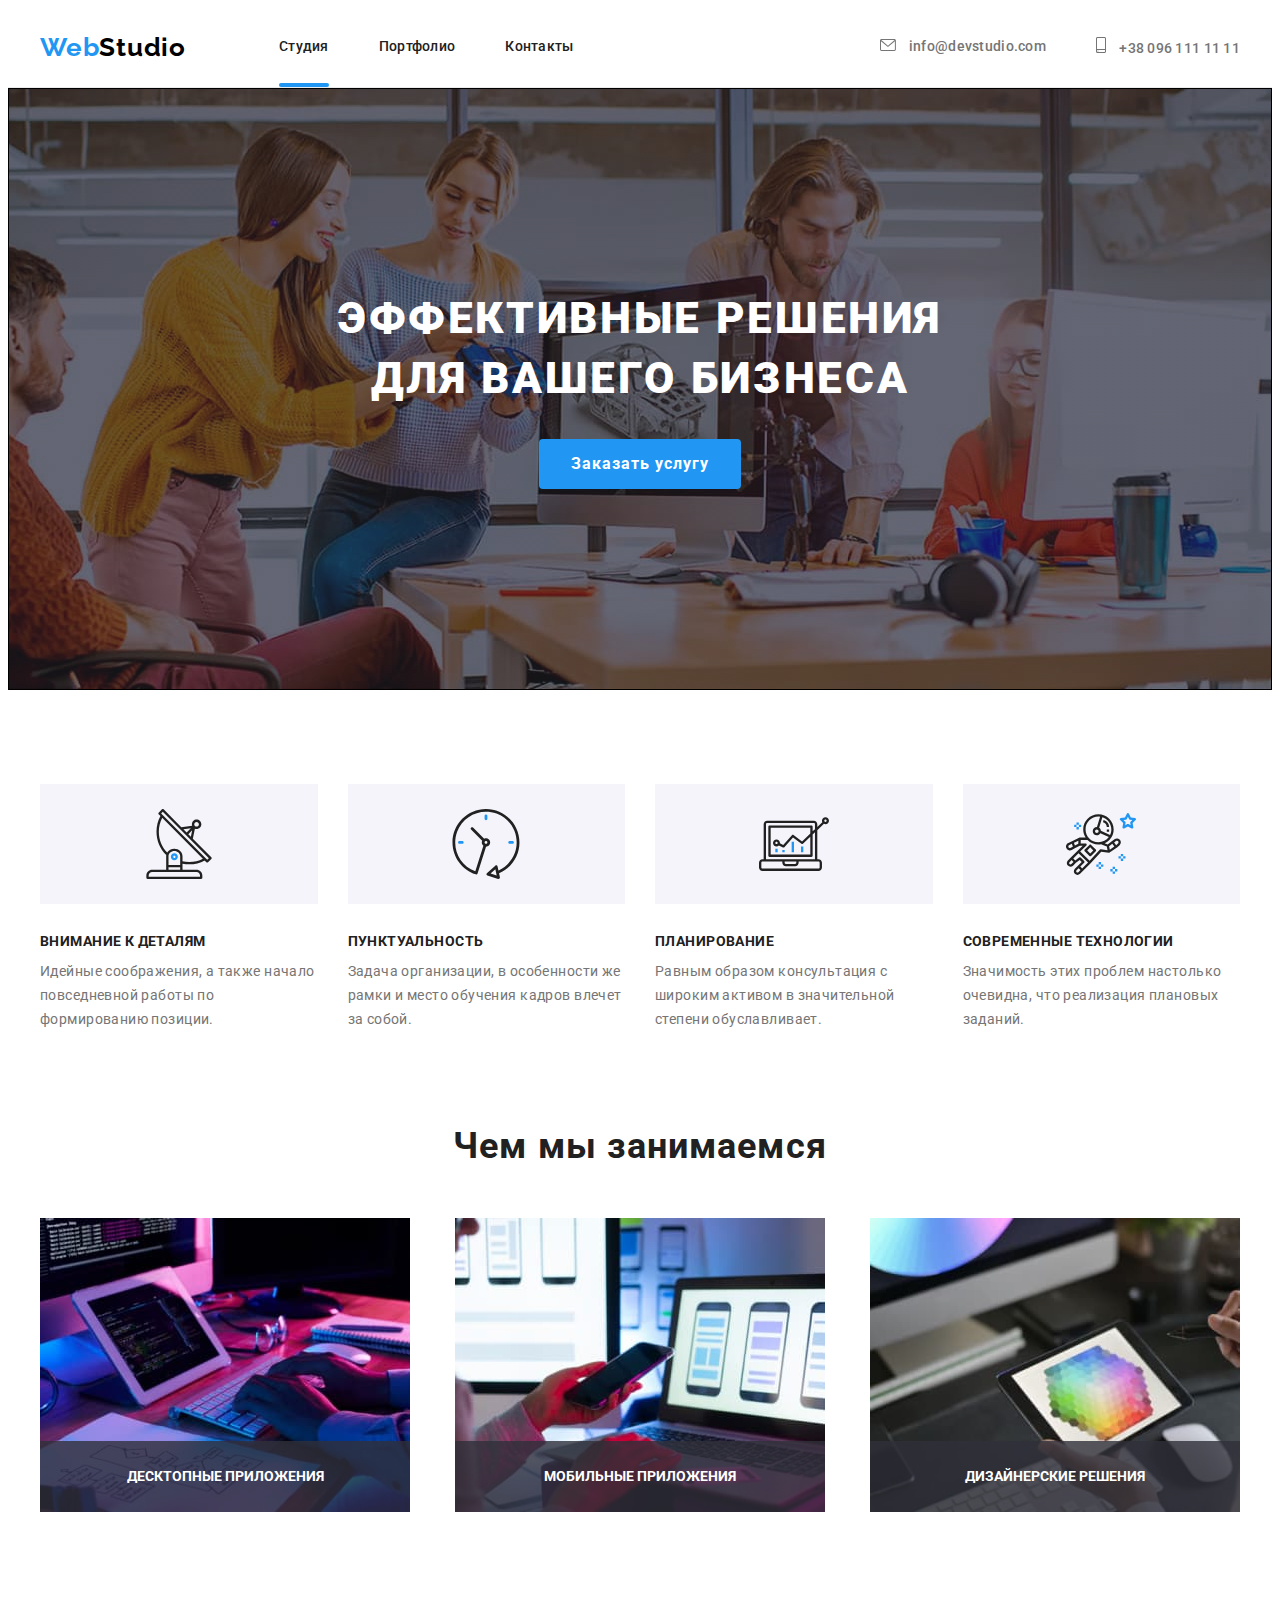
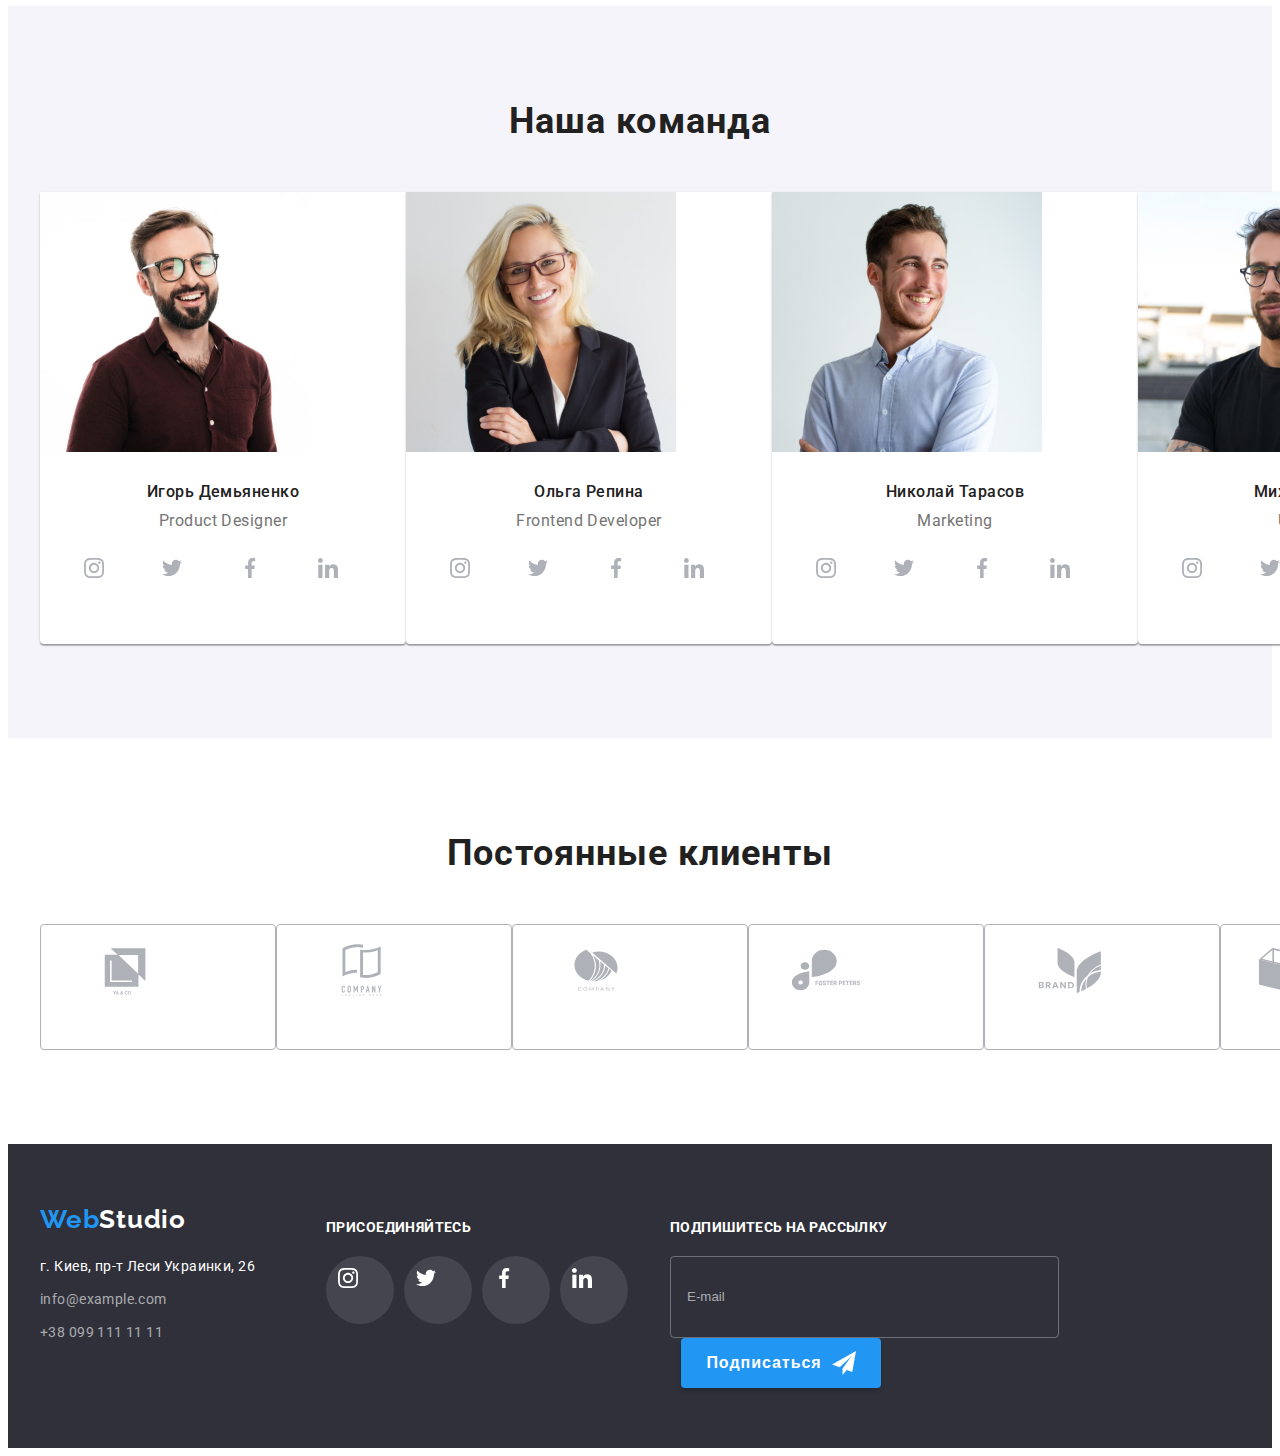
==== index.html @ d04ca428 "Creates repository" ====
<!DOCTYPE html>
<html lang="ru">
<head>
    <meta charset="UTF-8">
    <meta http-equiv="X-UA-Compatible" content="IE=edge">
    <meta name="viewport" content="width=device-width, initial-scale=1.0">
    <link href="https://fonts.googleapis.com/css2?family=Raleway:wght@700&family=Roboto:wght@400;500;700;900&display=swap"
        rel="stylesheet">
    <link rel="stylesheet" href="https://cdnjs.cloudflare.com/ajax/libs/modern-normalize/1.1.0/modern-normalize.min.css"
            integrity="sha512-wpPYUAdjBVSE4KJnH1VR1HeZfpl1ub8YT/NKx4PuQ5NmX2tKuGu6U/JRp5y+Y8XG2tV+wKQpNHVUX03MfMFn9Q=="
            crossorigin="anonymous" referrerpolicy="no-referrer" />
    <title>WebStudio main</title>
    <link rel="stylesheet" href="./css/styles.css">
</head>
<body>
<header>
    <div class="container page-header">
    <nav>
        <ul class="main-nav">
            <li><a class="logo" href="./index.html"><span class="part">Web</span>Studio</a></li>
            <li class="nav-item "><a class="nav-link current" href="./index.html">Студия</a></li>
            <li class="nav-item"><a class="nav-link" href="./portfolio.html">Портфолио</a></li>
            <li class="nav-item"><a class="nav-link" href="#">Контакты</a></li>
        </ul>
    </nav>
    <ul class="nav-contact">
        <li class="nav-contact-item"><a class="contact" href="mailto:info@devstudio.com">
            <svg class="mailto-icon" height="12px" width="16px" aria-hidden="true"> 
                <use href="./images/icons.svg#icon-envelope"> </use>
            </svg>
            info@devstudio.com</a></li>
        <li class="nav-contact-item"><a class="contact" href="tel:+380961111111">
            <svg class="phone-icon" height="16px" width="10px" aria-hidden="true">
                <use href="./images/icons.svg#icon-tphone"> </use>
            </svg>
            +38 096 111 11 11</a></li>
    </ul>
    </div>
</header>
<main>
       <!-- Герой -->
    <section class="hero">
        <div class="container">
        <h1 class="hero-title">Эффективные решения для вашего бизнеса</h1>
        <button class="hero-button" data-modal-open type="button">Заказать услугу</button>
        </div>
    </section>
    <!-- Наши преимущества -->
    <section class="features">
        <div class="container">
        <h2 class="title features-title visually-hidden">Преимущества</h2>
        <ul class="features-list">
            <li class="features-item">
                <div class="features-container">
                    <svg height="70px" width="70px" aria-hidden="true">
                        <use href="./images/icons.svg#icon-antenna"></use>
                    </svg>
                </div>
                <h3 class="title features-item-title">Внимание к деталям</h3>
                <p class="features-text">Идейные соображения, а также начало повседневной работы по формированию позиции.</p> </li>
            <li class="features-item">
                <div class="features-container">
                    <svg height="70px" width="70px" aria-hidden="true">
                        <use href="./images/icons.svg#icon-clock"></use>
                    </svg>
                </div>
                <h3 class="title features-item-title">Пунктуальность</h3>
                <p class="features-text">Задача организации, в особенности же рамки и место обучения кадров влечет за собой.</p> </li>
            <li class="features-item">
                <div class="features-container">
                    <svg height="70px" width="70px" aria-hidden="true">
                        <use href="./images/icons.svg#icon-diagram"></use>
                    </svg>
                </div>
                <h3 class="title features-item-title">Планирование</h3>
                <p class="features-text">Равным образом консультация с широким активом в значительной степени обуславливает.</p> </li>
            <li class="features-item">
                <div class="features-container">
                    <svg height="70px" width="70px" aria-hidden="true">
                        <use href="./images/icons.svg#icon-astronaut"></use>
                    </svg>
                </div>
                <h3 class="title features-item-title">Современные технологии</h3>
                <p class="features-text">Значимость этих проблем настолько очевидна, что реализация плановых заданий.</p> </li>
        </ul>
        </div>
    </section>
    <!-- Чем мы занимаемся -->
    <section>
        <div class="container">
        <h2 class="title cases-title">Чем мы занимаемся</h2>
        <ul class="cases-list">
            <li class="cases-item">
                <img class="picture" src="./images/box1-1.jpg" alt="Эффективное программирование" width="370">
                <h3 class="cases-text title">
                    Десктопные приложения

                </h3>
                </li>
            <li class="cases-item">
                <img class="picture" src="./images/box2-1.jpg" alt="Создание мобильных приложений" width="370">
                <h3 class="cases-text title">
                    Мобильные приложения

                </h3>
                </li>
            <li class="cases-item">
                <img class="picture" src="./images/box3-1.jpg" alt="Дизайн под заказчика" width="370">
                <h3 class="cases-text title">
                    Дизайнерские решения

                </h3>
                </li>
        </ul>
        </div>
    </section>

    <!-- Наша команда -->
    <section class="team">
        <div class="container">
        <h2 class="title team-title">Наша команда</h2>
        <ul class="team-list">
            
            <li class="team-card">
                <img class="picture" src="./images/photo1-1.jpg" alt="Фото Демьяненко" width="270">
                <div class="team-description">
                <h3 class="title team-name">Игорь Демьяненко</h3>
                <p class="team-position" lang="en">Product Designer</p>
                
                <ul class="team-description-socials">

                    <li class="socials-item">
                        <a class="socials-item-link" href="#"> 
                        <svg class="team-icon" height="20px" width="20px" aria-label="Ссылка на Instagram">
                            <use href="./images/icons.svg#icon-instagram"></use>
                        </svg>    
                        </a></li>
                    <li class="socials-item">
                        <a class="socials-item-link" href="#"> 
                        <svg class="team-icon" height="20px" width="20px"  aria-label="Ссылка на Twitter">
                            <use href="./images/icons.svg#icon-twitter"></use>
                        </svg>    
                        </a></li>
                    <li class="socials-item">
                        <a class="socials-item-link" href="#">
                        <svg class="team-icon" height="20px" width="20px"  aria-label="Ссылка на Facebook">
                            <use href="./images/icons.svg#icon-facebook"></use>
                        </svg>    
                        </a></li>
                    <li class="socials-item">
                        <a class="socials-item-link" href="#"> 
                        <svg class="team-icon" height="20px" width="20px"  aria-label="Ссылка на LinkedIn">
                            <use href="./images/icons.svg#icon-linkedin"></use>
                        </svg>    
                        </a></li>
                </ul>    
            </div>
            </li>
                                        
                <li class="team-card">
                <img class="picture" src="./images/photo2-1.jpg" alt="Фото Репиной" width="270">
                <div class="team-description">
                <h3 class="title team-name">Ольга Репина</h3>
                <p class="team-position" lang="en">Frontend Developer</p>
                
                <ul class="team-description-socials">
            
                <li class="socials-item">
                    <a class="socials-item-link" href="#">
                        <svg class="team-icon" height="20px" width="20px"  aria-label="Ссылка на Instagram">
                            <use href="./images/icons.svg#icon-instagram"></use>
                        </svg>
                    </a>
                </li>
                <li class="socials-item">
                    <a class="socials-item-link" href="#">
                        <svg class="team-icon" height="20px" width="20px"  aria-label="Ссылка на Twitter">
                            <use href="./images/icons.svg#icon-twitter"></use>
                        </svg>
                    </a>
                </li>
                <li class="socials-item">
                    <a class="socials-item-link" href="#">
                        <svg class="team-icon" height="20px" width="20px"  aria-label="Ссылка на Facebook">
                            <use href="./images/icons.svg#icon-facebook"></use>
                        </svg>
                    </a>
                </li>
                <li class="socials-item">
                    <a class="socials-item-link" href="#">
                        <svg class="team-icon" height="20px" width="20px"  aria-label="Ссылка на LinkedIn">
                            <use href="./images/icons.svg#icon-linkedin"></use>
                        </svg>
                    </a>
                </li>
                </ul>
            </div>
            </li>
                           
                <li class="team-card">
                <img class="picture" src="./images/photo3-1.jpg" alt="Фото Тарасова" width="270">
                <div class="team-description">
                <h3 class="title team-name">Николай Тарасов</h3>
                <p class="team-position" lang="en">Marketing</p>
                
                <ul class="team-description-socials">
            
                <li class="socials-item">
                    <a class="socials-item-link" href="#">
                        <svg class="team-icon" height="20px" width="20px"  aria-label="Ссылка на Instagram">
                            <use href="./images/icons.svg#icon-instagram"></use>
                        </svg>
                    </a>
                </li>
                <li class="socials-item">
                    <a class="socials-item-link" href="#">
                        <svg class="team-icon" height="20px" width="20px"  aria-label="Ссылка на Twitter">
                            <use href="./images/icons.svg#icon-twitter"></use>
                        </svg>
                    </a>
                </li>
                <li class="socials-item">
                    <a class="socials-item-link" href="#">
                        <svg class="team-icon" height="20px" width="20px"  aria-label="Ссылка на Facebook">
                            <use href="./images/icons.svg#icon-facebook"></use>
                        </svg>
                    </a>
                </li>
                <li class="socials-item">
                    <a class="socials-item-link" href="#">
                        <svg class="team-icon" height="20px" width="20px"  aria-label="Ссылка на LinkedIn">
                            <use href="./images/icons.svg#icon-linkedin"></use>
                        </svg>
                    </a>
                </li>
               </ul>
            </div>
            </li>
            
                <li class="team-card">
                <img class="picture" src="./images/photo4-1.jpg" alt="Фото Ермакова" width="270">
                <div class="team-description">
                <h3 class="title team-name">Михаил Ермаков</h3>
                <p class="team-position" lang="en">UI Designer</p>
            
                <ul class="team-description-socials">
                
                    <li class="socials-item">
                    <a class="socials-item-link" href="#">
                        <svg class="team-icon" height="20px" width="20px"  aria-label="Ссылка на Instagram">
                            <use href="./images/icons.svg#icon-instagram"></use>
                        </svg>
                    </a>
                </li>
                <li class="socials-item">
                    <a class="socials-item-link" href="#">
                        <svg class="team-icon" height="20px" width="20px"  aria-label="Ссылка на Twitter">
                            <use href="./images/icons.svg#icon-twitter"></use>
                        </svg>
                    </a>
                </li>
                <li class="socials-item">
                    <a class="socials-item-link" href="#">
                        <svg class="socials-icon team-icon" height="20px" width="20px"  aria-label="Ссылка на Facebook">
                            <use href="./images/icons.svg#icon-facebook"></use>
                        </svg>
                    </a>
                </li>
                <li class="socials-item">
                    <a class="socials-item-link" href="#">
                        <svg class="team-icon" height="20px" width="20px"  aria-label="Ссылка на LinkedIn">
                            <use href="./images/icons.svg#icon-linkedin"></use>
                        </svg>
                    </a>
                </li>
                </ul>
            </div>
            </li>
        </ul>
        </div>
    </section>

    <!-- Постоянные клиенты -->
    <section>
        <div class="container">
            <h2 class="title clients-title">Постоянные клиенты</h2>
            <ul class="clients-list">
                <li>
                    <a class="clients-link" href="#" >
                        <svg class="clients-icon" height="60px" width="106px"   aria-label="Компания 1">
                            <use href="./images/icons.svg#icon-Logo1"> </use>
                        </svg>
                    </a>
                </li>
                
                <li>
                    <a class="clients-link" href="#">
                        <svg class="clients-icon" height="60px" width="106px"  aria-label="Компания 2">
                            <use href="./images/icons.svg#icon-Logo2"> </use>
                        </svg>
                    </a>
                </li>

                <li>
                    <a class="clients-link" href="#" >
                        <svg class="clients-icon" height="60px" width="106px"  aria-label="Компания 3">
                            <use href="./images/icons.svg#icon-Logo3"> </use>
                        </svg>
                    </a>
                </li>

                <li>
                    <a class="clients-link" href="#" >
                        <svg class="clients-icon" height="60px" width="106px"  aria-label="Компания 4">
                            <use href="./images/icons.svg#icon-Logo4"> </use>
                        </svg>
                    </a>
                </li>

                <li>
                    <a class="clients-link" href="#" >
                        <svg class="clients-icon" height="60px" width="106px"  aria-label="Компания 5">
                            <use href="./images/icons.svg#icon-Logo5"> </use>
                        </svg>
                    </a>
                </li>

                <li>
                    <a class="clients-link" href="#" >
                        <svg class="clients-icon" height="60px" width="106px" aria-label="Компания 6">
                            <use href="./images/icons.svg#icon-Logo6"> </use>
                        </svg>
                    </a>
                </li>

            </ul>

        </div>

    </section>
</main>

<footer>
    <div class="container page-footer">
    <div class="footer-address">
        <a class="logo" href="./index.html"><span class="part">Web</span>Studio</a>
    <address>
        <p class="mail location">г. Киев, пр-т Леси Украинки, 26</p>
        <ul>
            <li class="footer-contact"><a class="contact mail" href="mailto:info@example.com">info@example.com</a></li>
            <li class="footer-contact"><a class=" contact mail" href="tel:+380991111111">+38 099 111 11 11</a></li>
        </ul>
    </address>
    </div>
    <div class="footer-socials">
        <p class="footer-socials-text">Присоединяйтесь</p>
        <ul class="footer-socials-list">
            <li class="socials-item">
                <a class="socials-item-link socials-background" href="#">
                <svg class="footer-socials-icon" height="20px" width="20px"  aria-label="Ссылка на Instagram">
                    <use href="./images/icons.svg#icon-instagram"></use>
                </svg>    
                </a></li>
            <li class="socials-item">
                <a class="socials-item-link socials-background" href="#">
                <svg class="footer-socials-icon" height="20px" width="20px"  aria-label="Ссылка на Twitter">
                    <use href="./images/icons.svg#icon-twitter"></use>
                </svg>    
                </a></li>
            <li class="socials-item">
                <a class="socials-item-link socials-background" href="#">
                <svg class="footer-socials-icon" height="20px" width="20px"  aria-label="Ссылка на Facebook">
                    <use href="./images/icons.svg#icon-facebook"></use>
                </svg>    
                </a></li>
            <li class="socials-item">
                <a class="socials-item-link socials-background" href="#">
                <svg class="footer-socials-icon" height="20px" width="20px"  aria-label="Ссылка на LinkedIn">
                    <use href="./images/icons.svg#icon-linkedin"></use>
                </svg>    
                </a></li>

        </ul>
    </div>
    <form class="footer-form">
        
        <div class="footer-form-item">
            <label for="user-email-subscribe">
            <span class="footer-socials-text">Подпишитесь на рассылку</span>  
            </label>
            <input type="email" 
            class="form-field footer-form-field" 
            name="user-email-subscribe" 
            id="user-email-subscribe"
            placeholder="E-mail"/>
                
            
            <button type="submit" class="form-button footer-button">
                Подписаться
                    <svg class="footer-button-icon" aria-hidden="true">
                        <use href="./images/icons.svg#icon-send"></use>
                    </svg>
            </button>
        </div>
    
    </form>
    </div>
</footer>

<!-- Modal Window -->
<div class="modal-backdrop is-hidden" data-modal>
    <div class="modal">
        <button type="button" class="modal-closing-button" data-modal-close>
            <svg class="closing-icon" height="18px" width="18px" aria-label="Закрыть окно">
                <use href="./images/icons.svg#icon-closing"></use>
            </svg>
        </button>
        <form>
            <div role="group" aria-labelledby="contact-details">
                <p class="form-title" id="contact-details">Оставьте свои данные, мы вам перезвоним</p>
            
                <div class="form-item">
                    <label class="form-text" for="user-name">Имя</label>
                    <input class="form-field" type="text" name="user-name" id="user-name" />
                    <svg class="input-icon" aria-hidden="true">
                        <use href="./images/icons.svg#icon-person"></use>
                    </svg>
                </div>
                <div class="form-item">
                    <label class="form-text" for="user-tel">Телефон</label>
                    <input class="form-field" type="tel" name="user-tel" id="user-tel" />
                    <svg class="input-icon" aria-hidden="true">
                        <use href="./images/icons.svg#icon-tel"></use>
                    </svg>
                </div>
                <div class="form-item">
                    <label class="form-text" for="user-mail">Почта</label>
                    <input class="form-field" type="email" name="user-mail" id="user-mail" />
                    <svg class="input-icon" aria-hidden="true">
                        <use href="./images/icons.svg#icon-email"></use>
                    </svg>
                </div>
                <div class="form-item">
                    <label class="form-text" for="comment">Комментарий</label>
                    <textarea class="form-field" name="comment" id="comment" rows="6" placeholder="Введите текст"></textarea>
                </div>
        </div>
                    <label class="checkbox-label" for="checkbox">
                        <span class="checkbox-control">
                            <input class="checkbox-field visually-hidden" type="checkbox" id="checkbox" name="agreement" value="true" />
                            <svg class="checkbox-icon">
                                <use href="./images/icons.svg#icon-checkbox"></use>
                            </svg>
                        </span>
                        <span class="checkbox-text">Соглашаюсь с рассылкой и принимаю</span><a href="#" class="checkbox-link">Условия договора</a>
                    </label>
                            
                <button type="submit" class="form-button">Отправить</button>
            </form>
    </div>
</div>

<!-- Opening modal window script -->
<script src="./js/modal.js"></script>
</body>
</html>
---- css/styles.css ----
:root {
    --text-color-primery: #757575;
    --title-text-color: #212121;
    --text-color-secondary: #ffffff;
    --text-address-color: rgba(255, 255, 255, .6);
    --logo-color: #000000;
    --closing-button-fill: #000000;
    --closing-button-border: rgba(0, 0, 0, .1);
    --text-placeholder: rgba(117, 117, 117, .5);
    --footer-input-border: rgba(255, 255, 255, .3);

    --accent-color: #2196f3;
    --accent-color-hover: #188ce8;
    --accent-color-overlay: rgba(33, 150, 243, .9);

    --background-header: #ffffff;
    --background-modal: #ffffff;
    --background-hero: #c4c4c4;
    --background-footer: #2f303a;
    --background-team-section: #f5f4fa;
    --background-filter-features: #f5f4fa;
    --background-card: #ffffff;
    --header-line: #ececec;
    --border-works-card-description: #eeeeee;
    --icon-color-primary: #afb1b8;
    --background-footer-icon: rgba(255, 255, 255, .1);
    --cases-overlay: rgba(47, 48, 58, 0.8);
    --background-overlay-modal: rgba(0, 0, 0, .2);
    --form-field-border: rgba(33, 33, 33, .2);


    --margin-card: 30px;

    --transition-timing-function: cubic-bezier(0.4, 0, 0.2, 1);
    
}

body {
    color: var(--text-color-primery);
    font-family: 'Roboto', sans-serif;}


ul {
    list-style: none;

    margin: 0;
    padding: 0;}

a {
    text-decoration: none;
    color: inherit;}

button {
    cursor: pointer;}

h1,h2,h3,h4,p {
    margin: 0 auto;}

.picture {
    display: block;
    max-width: 100%;
}

/* SECTIONS-CONTAINER */
section {
    padding: 94px 0;
}

.container {
    width: 1200px;
    margin: 0 auto;
    padding: 0 15px;
   
}

/* HEADER */


header {
    background-color: var(--background-header);
    font-weight: 500;
    font-size: 14px;
    line-height: 1.14;
    letter-spacing: 0.02em;

    padding: 24px 0;
    border-bottom: 1px solid var(--header-line);
    }

.container.page-header {
    display: flex;
    justify-content: space-between;
    }

.main-nav, .nav-contact {
    display: flex;
    align-items: center;
    }

.main-nav .logo {
    margin-right: 93px;}

.nav-item {
    display: flex;}
.nav-item:not(:last-child), 
.nav-contact-item:not(:last-child) {
    margin-right: 50px;}

.nav-link {
    color: var(--title-text-color);

    transition: color 250ms var(--transition-timing-function);
}

.nav-link:hover,
.nav-link:focus,
.current a {
    color: var(--accent-color);}

.current {
    position: relative;
}

.current::after {
   position: absolute;
   bottom: -32px;
   left: 0;

   display: block;
   content: '';
   width: 100%;
   height: 4px;
   background-color: var(--accent-color);
   border-radius: 4px; 
}

.mailto-icon {
    height: 12px; 
    width: 16px;
    margin-right: 10px;
    fill: currentColor;

    transition: fill 250ms var(--transition-timing-function);
}

.phone-icon {
    margin-right: 10px;
    fill: currentColor;
    text-align: center;

    transition: fill 250ms var(--transition-timing-function);
}

.contact {
    color: var(--text-color-primery);

    transition: color 250ms var(--transition-timing-function);
}

.contact:hover,
.contact:focus {
    color: var(--accent-color);
}
.contact:hover .mailto-icon, 
.contact:focus .mailto-icon,
.contact:hover .phone-icon,
.contact:focus .phone-icon {
    fill: var(--accent-color);}
 

.logo {
    color: var(--logo-color);
    font-family: 'Raleway', sans-serif;
    font-weight: 700;
    font-size: 26px;
    line-height: 1.19;
    letter-spacing: 0.03em;
}
.logo .part {
    color: var(--accent-color);
}


/* TITLES */
.title {
    color: var(--title-text-color);
    font-weight: 700;}

.features-title, 
.cases-title, 
.team-title, 
.works-title, 
.clients-title {
    font-size: 36px;
    line-height: 1.17;
    text-align: center;
    letter-spacing: 0.03em;

    margin-bottom: 50px;
}

.visually-hidden {
    position: absolute;
    width: 1px;
    height: 1px;
    margin: -1px;
    border: 0;
    padding: 0;

    white-space: nowrap;
    clip-path: inset(100%);
    clip: rect(0 0 0 0);
    overflow: hidden;}

/* HERO */

.hero {max-width: 100%;
    color: var(--text-color-secondary);
    background-color: var(--background-hero);
    border: 1px solid #000000;
    text-align: center;
    padding: 200px 0;

    background-image: linear-gradient(rgba(47, 48, 58, 0.4), rgba(47, 48, 58, 0.4)),
    url(../images/bg-team.jpg);
    max-width: 1600px;
    max-height: 600px;
    margin: 0 auto;
    background-repeat: no-repeat;
    background-position: center;
}

.hero-title {
    font-weight: 900;
    font-size: 44px;
    line-height: 1.36;
    text-transform: uppercase;
    letter-spacing: 0.06em;

    width: 696px;
    margin-bottom: 30px;
}

.hero-button {
    color: inherit;
    background-color: var(--accent-color);
    font-family: inherit;
    font-weight: 700;
    font-size: 16px;
    line-height: 1.88;
    letter-spacing: 0.06em;

    padding: 10px 32px;
    border: none;
    border-radius: 4px;

    transition: background-color 250ms var(--transition-timing-function);
}

.hero-button:hover,
.hero-button:focus {
    background-color: var(--accent-color-hover);
}

/* FEATURES */

.features {
    padding-bottom: 0;}

.features-list {
    display:flex;}

.features-container {
    display: flex;
    justify-content: center;
    align-items: center;
    height: 120px;
    background-color: var(--background-filter-features);
    
    margin-bottom: var(--margin-card);
   }

.features-item {
    flex-basis: calc((100% - (3 * var(--margin-card))) / 4);}

.features-item + .features-item {
    margin-left: var(--margin-card);}


.features-item-title {
    font-size: 14px;
    line-height: 1.14;
    text-transform: uppercase;
    letter-spacing: 0.03em;
    
    margin-bottom: 10px;
    }
       
.features-text {
    font-size: 14px;
    line-height: 1.71;
    letter-spacing: 0.03em;}


    /* CASES */

.cases-list {
    display: flex;
    justify-content: space-between;}

.cases-item {
    position: relative;
}

.cases-text {
    position: absolute;
    bottom: 0;
    left: 0;
    width: 100%;

    color: var(--text-color-secondary);
    text-align: center;
    font-size: 14px;
    line-height: 1.17;
    text-transform: uppercase;

    padding: 27px 0;
    background-color: var(--cases-overlay);
}


/* TEAM */
.team {
    background-color: var(--background-team-section);}

.team-list {
    display: flex;
    justify-content: space-between;}

.team-card {
    background-color: var(--background-card);
    border-radius: 0 0 4px 4px;
    box-shadow: 0px 1px 3px rgba(0, 0, 0, 0.12),
    0px 1px 1px rgba(0, 0, 0, 0.14),
    0px 2px 1px rgba(0, 0, 0, 0.2);
}

.team-description {
    padding: 30px 32px;}

.team-name {
    font-weight: 500;
    font-size: 16px;
    line-height: 1.19;
    text-align: center;
    letter-spacing: 0.03em;
    
    margin-bottom: 10px;}
    
.team-position {
    font-size: 16px;
    line-height: 1.19;
    text-align: center;
    letter-spacing: 0.03em;
    
    margin-bottom: 16px
    ;}

.team-description-socials {
    display: flex;
    justify-content: center;
    }


.socials-item + .socials-item {
    margin-left: 10px;}

.socials-item-link {
    display: block;
    height: 44px;
    width: 44px;
    padding: 12px;
    fill: var(--text-color-secondary);
    border-radius: 50%;

    transition: background-color 250ms var(--transition-timing-function)
    }

.socials-item-link:hover,
.socials-item-link:focus {
    background-color: var(--accent-color);
    }
 

.team-icon {
    fill: var(--icon-color-primary);
    transition: fill 250ms var(--transition-timing-function);
}

.socials-item-link:hover .team-icon,
.socials-item-link:focus .team-icon {
    fill: var(--text-color-secondary);}
 


/* CLIENTS */

.clients-list {
    display: flex;
    justify-content: space-between;
}

.clients-link {
    cursor: pointer;
    display: block;
    height: 92px;
    width: 170px;
    border: 1px solid var(--icon-color-primary);
    border-radius: 4px;
    padding: 16px 32px;

    transition: border 250ms var(--transition-timing-function)
}


.clients-link:hover, 
.clients-link:focus {
    border: 1px solid var(--accent-color);}

.clients-icon {
    fill: var(--icon-color-primary);
    transition: fill 250ms var(--transition-timing-function)
}

.clients-link:hover .clients-icon,
.clients-link:focus .clients-icon
 {
    fill: var(--accent-color);}


/* PORTFOLIO */

.filter-list {
    display: flex;
    justify-content: center;
    margin-bottom: 50px;
}

.filter-item:not(:last-of-type) {
    margin-right: 8px;}

.filter-button {
    color: var(--title-text-color);
    background-color: var(--background-filter-features);
    font-family: inherit;
    font-weight: 500;
    font-size: 16px;
    line-height: 1.62;
    text-align: center;
    letter-spacing: 0.03em;
    
    padding: 6px 22px;
    border: none;

    transition: color 250ms var(--transition-timing-function),  
    background-color 250ms var(--transition-timing-function), 
    border-radius 250ms var(--transition-timing-function), 
    box-shadow 250ms var(--transition-timing-function)
}

.filter-button:hover, 
.filter-button:focus {
    color: var(--text-color-secondary);
    background-color: var(--accent-color);
    border-radius: 4px;
    box-shadow: 0px 4px 4px rgba(0, 0, 0, 0.25);}

.works-card-list {
    display: flex;
    flex-wrap: wrap;
    margin-left: calc(-1 * var(--margin-card));
    margin-top: calc(-1 * var(--margin-card));
}
    
.works-card {
    background-color: var(--background-card);
    flex-basis: calc((100% - (2 * var(--margin-card))) / 3);
    margin-left: var(--margin-card);
    margin-top: var(--margin-card);

    transition: border 250ms var(--transition-timing-function),
    box-shadow 250ms var(--transition-timing-function);
}

.works-card-link:hover .works-card, 
.works-card-link:focus .works-card {
    border: none;
    box-shadow: 0px 1px 1px rgba(0, 0, 0, 0.12), 
    0px 4px 4px rgba(0, 0, 0, 0.06),
     1px 4px 6px rgba(0, 0, 0, 0.16);}

.works-card-thumb {
    position: relative;
    width: 370px;
    height: 294px;

    overflow: hidden;
}

.works-card-overlay {
    position: absolute;
    top: 0;
    left: 0;
    width: 100%;
    height: 100%;
    background-color: var(--accent-color-overlay);
    padding: 63px 24px;
    
    transform: translateY(100%);
    transition: transform 250ms var(--transition-timing-function);

}

.overlay-text {
    font-weight: inherit;
    font-size: 18px;
    line-height: 1.56;
    color: var(--text-color-secondary);
    
}

.works-card-link:hover .works-card-overlay,
.works-card-link:focus .works-card-overlay {
    transform: translateY(0);
    }


.card-description {
    padding: 20px 24px;
    border: 1px solid var(--border-works-card-description);
    border-top-width: 0;}

.works-card-title {
    font-size: 18px;
    line-height: 2;
    letter-spacing: 0.06em;
    
    margin-bottom: 4px;}

.works-card-text {
    font-size: 16px;
    line-height: 1.88;
    letter-spacing: 0.03em;
    }


/* FOOTER */

footer {
    background-color: var(--background-footer);
    font-size: 14px;
    line-height: 1.71;
    letter-spacing: 0.03em;
    
    padding: 60px 0;}

.page-footer {
    display: flex;
    color: var(--text-color-secondary);
}

.page-footer .logo {
    color: inherit;
    display: inline-block;
    margin-bottom: 20px;}

.footer-address {
    min-width: 216px;
}

.footer-socials {
    margin-left: 70px;
    margin-top: 12px;
}


.footer-socials-list {
    display: flex;
    justify-content: center;

}

.mail {color: var(--text-address-color);
    font-style: normal;
    
    margin-bottom: 9px;}

.location {
    color: inherit;}

.footer-contact {
    display: block;}
.footer-contact:not(:last-of-type) {
    margin-bottom: 9px;}

.footer-socials-icon {
    fill: var(--text-color-secondary);}

.socials-background {
    background-color: var(--background-footer-icon);
    border-radius: 50%;
}

.footer-form {
    width: 570px;
    margin-top: 12px;
    margin-left: auto;
}

.footer-form-item {
    position: relative;
}

.form-field.footer-form-field {
    margin: 0;
    width: 355px;
    height: 50px;
    padding: 15px 16px;
    border: 1px solid var(--footer-input-border);
    border-radius: 4px;
    background-color: inherit;
    color: var(--text-address-color);
}
.form-field.footer-form-field::placeholder {
    color: var(--text-address-color);
}


.footer-socials-text {
    display: inline-block;
    font-weight: 700;
    line-height: 1.14;
    text-transform: uppercase;
    
    margin-bottom: 20px;
}

.form-button.footer-button {
    display: inline-flex;
    justify-content: center;
    align-items: center;
    margin-left: 11px;
}

.footer-button-icon {
    display: inline-block;
    width: 24px;
    height: 24px;
    margin-left: 10px;
    
}

/* MODAL */

.modal-backdrop {
    position: fixed;
    top: 0;
    left: 0;
    bottom: 0;
    right: 0;
    background-color: var(--background-overlay-modal);

    opacity: 1;
    transition: opacity 250ms var(--transition-timing-function), 
    visibility 250ms var(--transition-timing-function);
    }

.modal-backdrop.is-hidden {
    opacity: 0;
    visibility: hidden;
    pointer-events: none;
    }

.modal {
    position: absolute;
    top: 50%;
    left: 50%;
    width: 530px;
    height: 600px;
    background-color: var(--background-modal);
    border-radius: 4px;
    padding: 40px;
    overflow-y: auto;

    transform: translate(-50%, -50%) scale(1);
    transition: transform 250ms var(--transition-timing-function);
    
  }

.modal-backdrop.is-hidden .modal {
    transform: translate(-50%, -50%) scale(.9);
    }

.modal-closing-button {
    position: absolute;
    top: 8px;
    right: 8px;
    height: 30px;
    width: 30px;
    border: 1px solid var(--closing-button-border);
    border-radius: 50%;
    padding: 5px;
    background-color: var(--background-modal);
}

.closing-icon {
    fill: var(--closing-button-fill);
    transition: fill 250ms var(--transition-timing-function);
}
.closing-icon:hover,
.closing-icon:focus {
    fill: var(--accent-color);
}

form {
    width: 100%;
    max-height: 100%;
    }

.form-item {
    position: relative;
    margin-bottom: 10px;
}

.form-title {
    color: var(--title-text-color);
    font-weight: 700;
    font-size: 20px;
    line-height: 1.15;
    text-align: center;
    letter-spacing: 0.03em;
    margin-bottom: 12px;
 } 

  .form-text {
    display: block;
    font-weight: inherit;
    font-size: 12px;
    line-height: 1.17;
    letter-spacing: 0.01em;
    margin-bottom: 4px;
 }

 .form-field {
    width: 100%;
    height: 40px;
    padding: 12px 16px 12px 42px;
    border: 1px solid var(--form-field-border);
    border-radius: 4px;
    color: inherit;
        
    transition: border 250ms var(--transition-timing-function);
}

.input-icon {
    position: absolute;
    bottom: 11px;
    left: 12px;
    width: 18px;
    height: 18px;

    transition: fill 250ms var(--transition-timing-function);
}

.form-field:focus {         
    outline: none;
    border: 1px solid var(--accent-color);
 }

.form-field:focus + .input-icon {
    fill: var(--accent-color);
}

 textarea.form-field {
    height: 120px;
    resize: none;
    padding: 12px 16px;
    margin-bottom: 20px;
 }

 textarea.form-field::placeholder {
    color: var(--text-placeholder);
    font-weight: inherit;
    font-size: 12px;
    line-height: 1.17;
    letter-spacing: 0.01em;
}

/* Checkbox */


.checkbox-field {
    -webkit-appearance: none;
    -ms-progress-appearance: none;
    appearance: none;
    position: absolute;
}

.checkbox-control {
    display: inline-flex;
    align-items: center;
    justify-content: center;
    width: 16px;
    height: 15px;
    border: 2px solid var(--title-text-color);
    border-radius: 2px;
    margin-right: 7px;
}

.checkbox-icon {
    display: none;
    flex-shrink: 0;
    width: 16px;
    height: 15px;
    background-color: var(--accent-color);
    fill: var(--text-color-secondary);
}

.checkbox-field:checked + .checkbox-icon {
    display: inline-block;
}

.checkbox:focus-within .checkbox-control {
    border-color: var(--accent-color);
}

.checkbox-label {
    display: flex;
    align-items: center;
    justify-content: center;
    margin-bottom: 30px;
        
    color: var(--text-color-primery);
    font-weight: inherit;
    font-size: 14px;
    line-height: 1.7;
    letter-spacing: 0.03em;
}

.checkbox-text {
    margin-right: 5px;
}

.checkbox-link {
    color: var(--accent-color);
    text-decoration: underline;
}

.form-button {
    display: block;
    width: 200px;
    height: 50px;
    margin: 0 auto;
    padding: 10px 0;

    color: var(--text-color-secondary);
    font-weight: 700;
    font-size: 16px;
    line-height: 1.87;
    letter-spacing: 0.06em;
    background-color: var(--accent-color);
    border: none;
    border-radius: 4px;
    box-shadow: 0px 4px 4px rgba(0, 0, 0, 0.15);

    transition: background-color 250ms var(--transition-timing-function);
}

.form-button:hover,
.form-button:focus {
    background-color: var(--accent-color-hover);
}
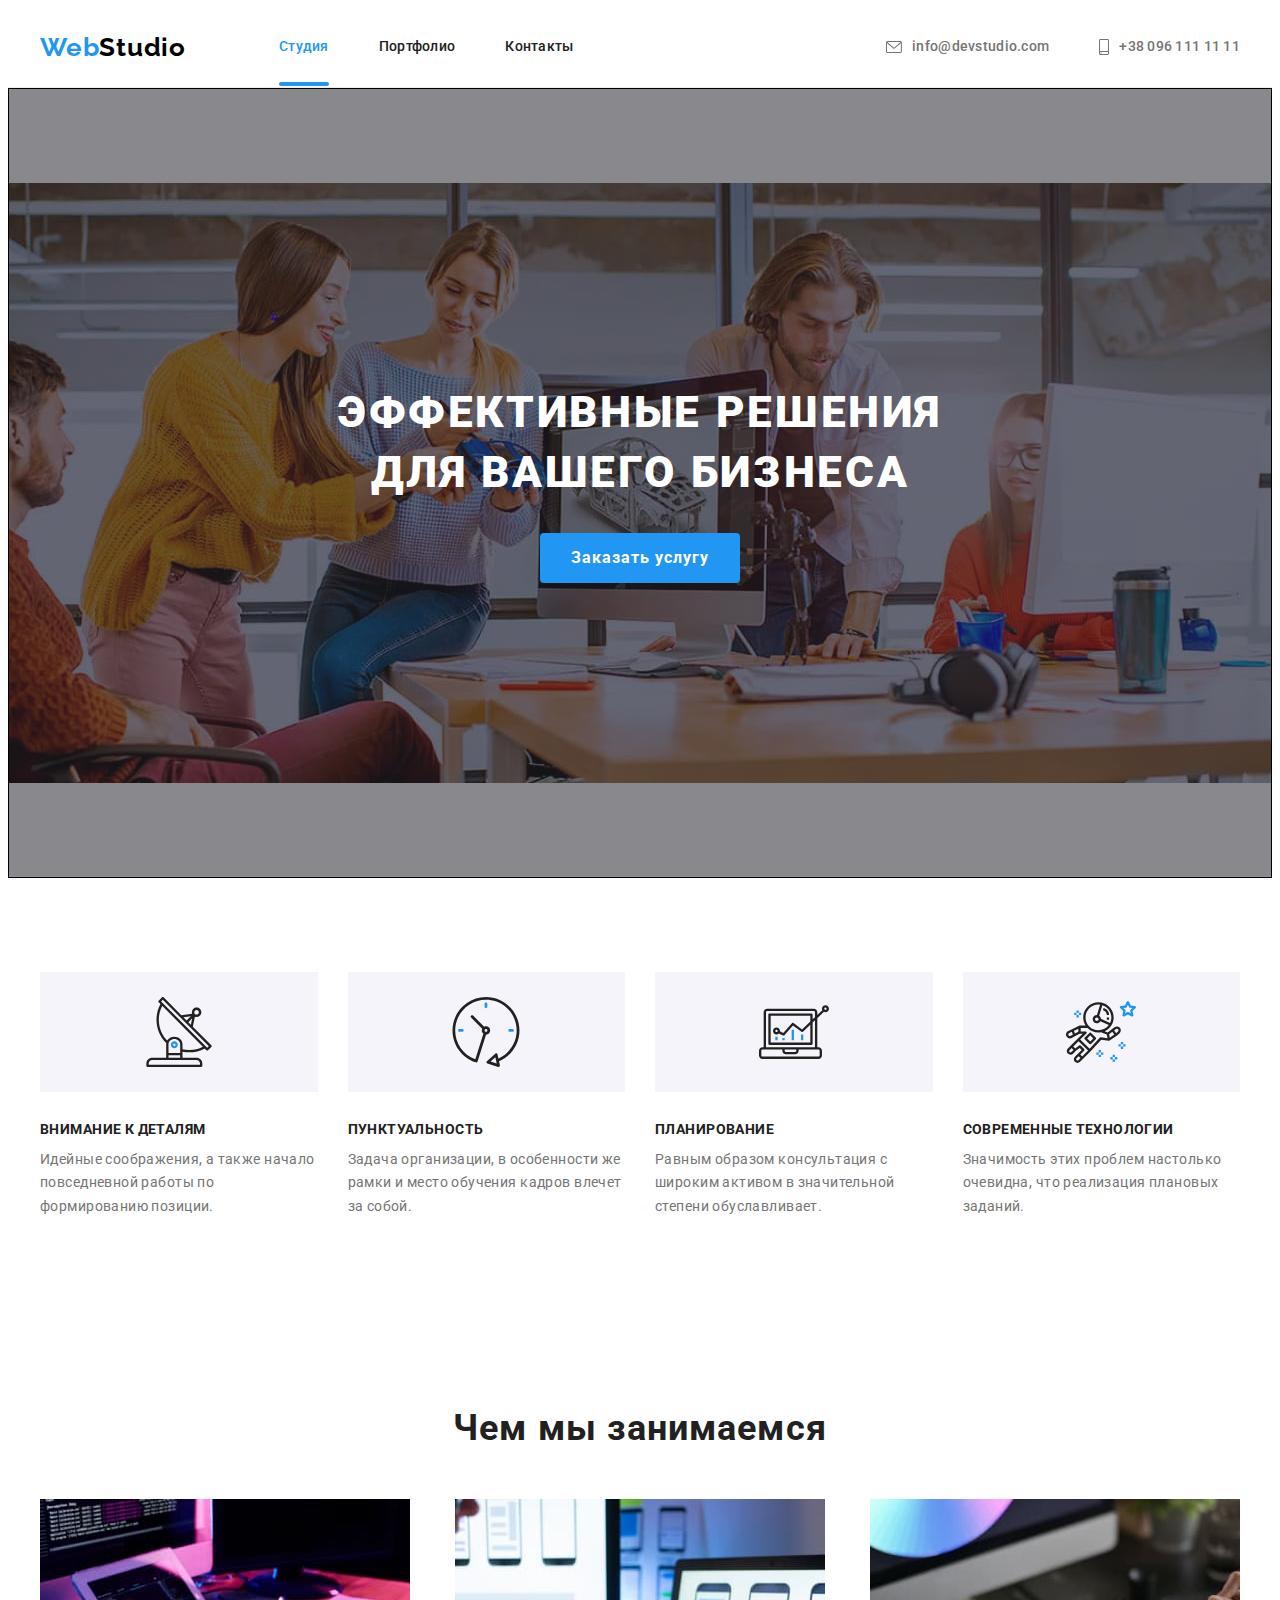
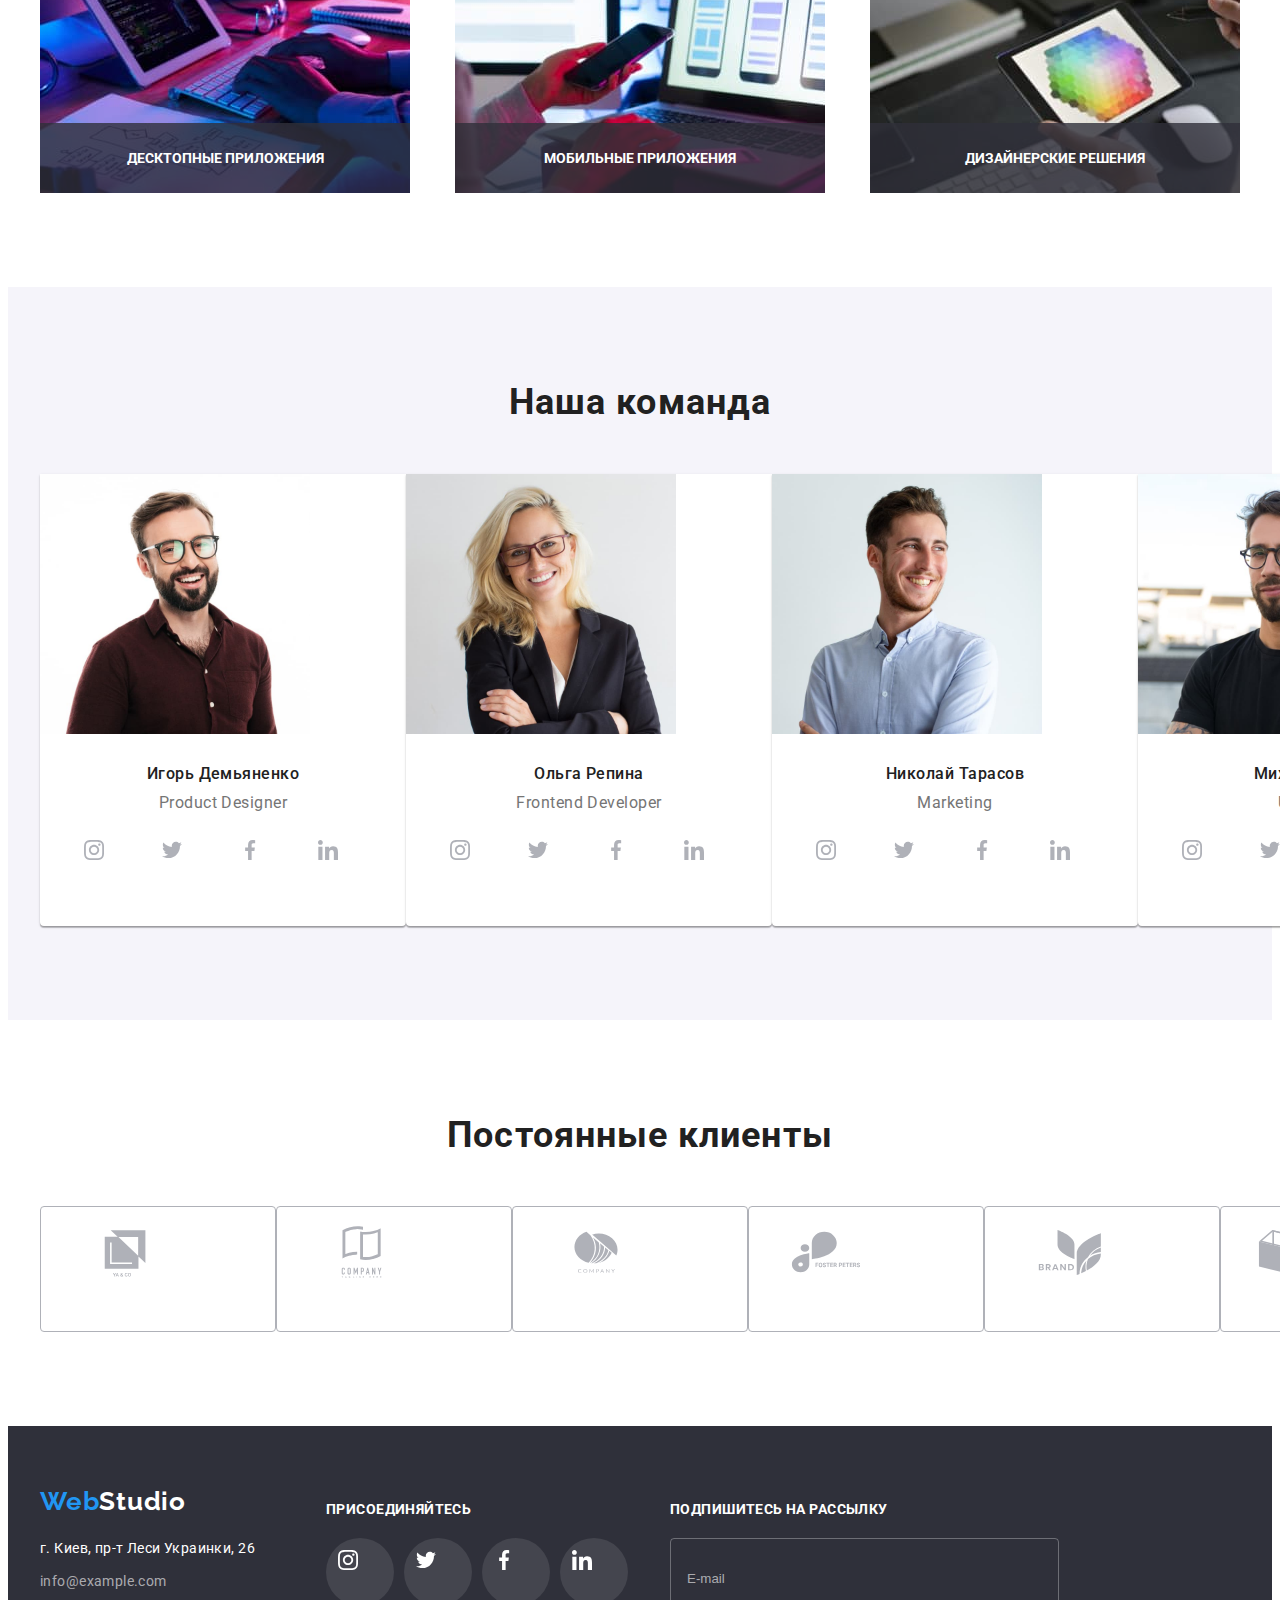
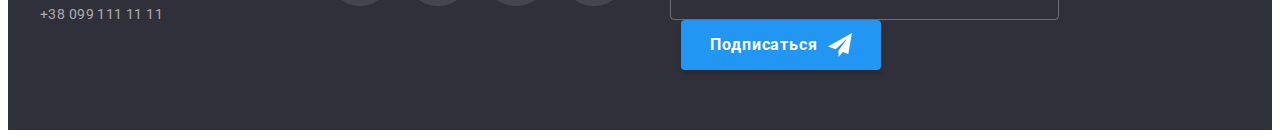
==== commit 52e6931f: "Adds BEM-classes through whole project" ====
--- a/index.html
+++ b/index.html
@@ -13,24 +13,26 @@
     <link rel="stylesheet" href="./css/styles.css">
 </head>
 <body>
-<header>
-    <div class="container page-header">
+<header class="page-header">
+    <div class="container page-header__container">
     <nav>
         <ul class="main-nav">
-            <li><a class="logo" href="./index.html"><span class="part">Web</span>Studio</a></li>
-            <li class="nav-item "><a class="nav-link current" href="./index.html">Студия</a></li>
-            <li class="nav-item"><a class="nav-link" href="./portfolio.html">Портфолио</a></li>
-            <li class="nav-item"><a class="nav-link" href="#">Контакты</a></li>
+            <li><a class="logo main-nav__logo" href="./index.html"><span class="logo__accent-part">Web</span>Studio</a></li>
+            <li class="main-nav__item"><a class="main-nav__link main-nav__link--current" href="./index.html">Студия</a></li>
+            <li class="main-nav__item"><a class="main-nav__link" href="./portfolio.html">Портфолио</a></li>
+            <li class="main-nav__item"><a class="main-nav__link" href="#">Контакты</a></li>
         </ul>
     </nav>
-    <ul class="nav-contact">
-        <li class="nav-contact-item"><a class="contact" href="mailto:info@devstudio.com">
-            <svg class="mailto-icon" height="12px" width="16px" aria-hidden="true"> 
+    <ul class="page-header__contacts">
+        <li class="page-header__contacts-item">
+            <a class="contact-link" href="mailto:info@devstudio.com">
+            <svg class="contact-link__icon" height="12px" width="16px" aria-hidden="true"> 
                 <use href="./images/icons.svg#icon-envelope"> </use>
             </svg>
             info@devstudio.com</a></li>
-        <li class="nav-contact-item"><a class="contact" href="tel:+380961111111">
-            <svg class="phone-icon" height="16px" width="10px" aria-hidden="true">
+        <li class="page-header__contacts-item">
+            <a class="contact-link" href="tel:+380961111111">
+            <svg class="contact-link__icon" height="16px" width="10px" aria-hidden="true">
                 <use href="./images/icons.svg#icon-tphone"> </use>
             </svg>
             +38 096 111 11 11</a></li>
@@ -41,74 +43,73 @@
        <!-- Герой -->
     <section class="hero">
         <div class="container">
-        <h1 class="hero-title">Эффективные решения для вашего бизнеса</h1>
-        <button class="hero-button" data-modal-open type="button">Заказать услугу</button>
+        <h1 class="hero__title">Эффективные решения для вашего бизнеса</h1>
+        <button class="button" data-modal-open type="button">Заказать услугу</button>
         </div>
     </section>
+    
     <!-- Наши преимущества -->
     <section class="features">
         <div class="container">
-        <h2 class="title features-title visually-hidden">Преимущества</h2>
+        <h2 class="visually-hidden">Преимущества</h2>
         <ul class="features-list">
-            <li class="features-item">
-                <div class="features-container">
+            <li class="features-list__item">
+                <div class="features-list__icon-container">
                     <svg height="70px" width="70px" aria-hidden="true">
                         <use href="./images/icons.svg#icon-antenna"></use>
                     </svg>
                 </div>
-                <h3 class="title features-item-title">Внимание к деталям</h3>
-                <p class="features-text">Идейные соображения, а также начало повседневной работы по формированию позиции.</p> </li>
-            <li class="features-item">
-                <div class="features-container">
+                <h3 class="title features-list__item-title">Внимание к деталям</h3>
+                <p class="features-list__text">Идейные соображения, а также начало повседневной работы по формированию позиции.</p> </li>
+            <li class="features-list__item">
+                <div class="features-list__icon-container">
                     <svg height="70px" width="70px" aria-hidden="true">
                         <use href="./images/icons.svg#icon-clock"></use>
                     </svg>
                 </div>
-                <h3 class="title features-item-title">Пунктуальность</h3>
-                <p class="features-text">Задача организации, в особенности же рамки и место обучения кадров влечет за собой.</p> </li>
-            <li class="features-item">
-                <div class="features-container">
+                <h3 class="title features-list__item-title">Пунктуальность</h3>
+                <p class="features-list__text">Задача организации, в особенности же рамки и место обучения кадров влечет за собой.</p> </li>
+            <li class="features-list__item">
+                <div class="features-list__icon-container">
                     <svg height="70px" width="70px" aria-hidden="true">
                         <use href="./images/icons.svg#icon-diagram"></use>
                     </svg>
                 </div>
-                <h3 class="title features-item-title">Планирование</h3>
-                <p class="features-text">Равным образом консультация с широким активом в значительной степени обуславливает.</p> </li>
-            <li class="features-item">
-                <div class="features-container">
+                <h3 class="title features-list__item-title">Планирование</h3>
+                <p class="features-list__text">Равным образом консультация с широким активом в значительной степени обуславливает.</p> </li>
+            <li class="features-list__item">
+                <div class="features-list__icon-container">
                     <svg height="70px" width="70px" aria-hidden="true">
                         <use href="./images/icons.svg#icon-astronaut"></use>
                     </svg>
                 </div>
-                <h3 class="title features-item-title">Современные технологии</h3>
-                <p class="features-text">Значимость этих проблем настолько очевидна, что реализация плановых заданий.</p> </li>
+                <h3 class="title features-list__item-title">Современные технологии</h3>
+                <p class="features-list__text">Значимость этих проблем настолько очевидна, что реализация плановых заданий.</p> </li>
         </ul>
         </div>
     </section>
+
     <!-- Чем мы занимаемся -->
-    <section>
+    <section class="cases">
         <div class="container">
-        <h2 class="title cases-title">Чем мы занимаемся</h2>
+        <h2 class="title cases__title">Чем мы занимаемся</h2>
         <ul class="cases-list">
-            <li class="cases-item">
+            <li class="cases-list__item">
                 <img class="picture" src="./images/box1-1.jpg" alt="Эффективное программирование" width="370">
-                <h3 class="cases-text title">
+                <h3 class="cases-list__title title">
                     Десктопные приложения
-
                 </h3>
                 </li>
-            <li class="cases-item">
+            <li class="cases-list__item">
                 <img class="picture" src="./images/box2-1.jpg" alt="Создание мобильных приложений" width="370">
-                <h3 class="cases-text title">
+                <h3 class="cases-list__title title">
                     Мобильные приложения
-
                 </h3>
                 </li>
-            <li class="cases-item">
+            <li class="cases-list__item">
                 <img class="picture" src="./images/box3-1.jpg" alt="Дизайн под заказчика" width="370">
-                <h3 class="cases-text title">
+                <h3 class="cases-list__title title">
                     Дизайнерские решения
-
                 </h3>
                 </li>
         </ul>
@@ -118,216 +119,223 @@
     <!-- Наша команда -->
     <section class="team">
         <div class="container">
-        <h2 class="title team-title">Наша команда</h2>
+        <h2 class="title team__title">Наша команда</h2>
         <ul class="team-list">
-            
-            <li class="team-card">
-                <img class="picture" src="./images/photo1-1.jpg" alt="Фото Демьяненко" width="270">
-                <div class="team-description">
-                <h3 class="title team-name">Игорь Демьяненко</h3>
-                <p class="team-position" lang="en">Product Designer</p>
-                
-                <ul class="team-description-socials">
-
-                    <li class="socials-item">
-                        <a class="socials-item-link" href="#"> 
-                        <svg class="team-icon" height="20px" width="20px" aria-label="Ссылка на Instagram">
-                            <use href="./images/icons.svg#icon-instagram"></use>
-                        </svg>    
-                        </a></li>
-                    <li class="socials-item">
-                        <a class="socials-item-link" href="#"> 
-                        <svg class="team-icon" height="20px" width="20px"  aria-label="Ссылка на Twitter">
-                            <use href="./images/icons.svg#icon-twitter"></use>
-                        </svg>    
-                        </a></li>
-                    <li class="socials-item">
-                        <a class="socials-item-link" href="#">
-                        <svg class="team-icon" height="20px" width="20px"  aria-label="Ссылка на Facebook">
-                            <use href="./images/icons.svg#icon-facebook"></use>
-                        </svg>    
-                        </a></li>
-                    <li class="socials-item">
-                        <a class="socials-item-link" href="#"> 
-                        <svg class="team-icon" height="20px" width="20px"  aria-label="Ссылка на LinkedIn">
-                            <use href="./images/icons.svg#icon-linkedin"></use>
-                        </svg>    
-                        </a></li>
-                </ul>    
-            </div>
+            <li>
+                <div class="agent-card">
+                     <img class="picture" src="./images/photo1-1.jpg" alt="Фото Демьяненко" width="270">
+                     <div class="agent-card__description">
+                         <h3 class="title agent-card__name">Игорь Демьяненко</h3>
+                         <p class="agent-card__position" lang="en">Product Designer</p>
+                     
+                         <ul class="socials">
+                             <li class="socials__item">         
+                                 <a class="socials__link" href="#">          
+                                 <svg class="socials__icon" height="20px" width="20px" aria-label="Ссылка на Instagram">
+                                     <use href="./images/icons.svg#icon-instagram"></use>
+                                 </svg>    
+                                 </a>
+                            </li>
+                             <li class="socials__item">
+                                 <a class="socials__link" href="#"> 
+                                 <svg class="socials__icon" height="20px" width="20px"  aria-label="Ссылка на Twitter">
+                                     <use href="./images/icons.svg#icon-twitter"></use>
+                                 </svg>    
+                                 </a>
+                            </li>
+                             <li class="socials__item">
+                                 <a class="socials__link" href="#">
+                                 <svg class="socials__icon" height="20px" width="20px"  aria-label="Ссылка на Facebook">
+                                     <use href="./images/icons.svg#icon-facebook"></use>
+                                 </svg>    
+                                 </a>
+                            </li>
+                             <li class="socials__item">
+                                 <a class="socials__link" href="#"> 
+                                 <svg class="socials__icon" height="20px" width="20px"  aria-label="Ссылка на LinkedIn">
+                                     <use href="./images/icons.svg#icon-linkedin"></use>
+                                 </svg>    
+                                 </a>
+                            </li>
+                         </ul> 
+                     </div>   
+                 </div>
             </li>
                                         
-                <li class="team-card">
-                <img class="picture" src="./images/photo2-1.jpg" alt="Фото Репиной" width="270">
-                <div class="team-description">
-                <h3 class="title team-name">Ольга Репина</h3>
-                <p class="team-position" lang="en">Frontend Developer</p>
+                <li>
+                     <div class="agent-card">
+                         <img class="picture" src="./images/photo2-1.jpg" alt="Фото Репиной" width="270">
+                         <div class="agent-card__description">
+                             <h3 class="title agent-card__name">Ольга Репина</h3>
+                             <p class="agent-card__position" lang="en">Frontend Developer</p>
                 
-                <ul class="team-description-socials">
-            
-                <li class="socials-item">
-                    <a class="socials-item-link" href="#">
-                        <svg class="team-icon" height="20px" width="20px"  aria-label="Ссылка на Instagram">
-                            <use href="./images/icons.svg#icon-instagram"></use>
-                        </svg>
-                    </a>
-                </li>
-                <li class="socials-item">
-                    <a class="socials-item-link" href="#">
-                        <svg class="team-icon" height="20px" width="20px"  aria-label="Ссылка на Twitter">
-                            <use href="./images/icons.svg#icon-twitter"></use>
-                        </svg>
-                    </a>
-                </li>
-                <li class="socials-item">
-                    <a class="socials-item-link" href="#">
-                        <svg class="team-icon" height="20px" width="20px"  aria-label="Ссылка на Facebook">
-                            <use href="./images/icons.svg#icon-facebook"></use>
-                        </svg>
-                    </a>
-                </li>
-                <li class="socials-item">
-                    <a class="socials-item-link" href="#">
-                        <svg class="team-icon" height="20px" width="20px"  aria-label="Ссылка на LinkedIn">
-                            <use href="./images/icons.svg#icon-linkedin"></use>
-                        </svg>
-                    </a>
-                </li>
-                </ul>
-            </div>
+                            <ul class="socials">
+                                <li class="socials__item">
+                                    <a class="socials__link" href="#">
+                                        <svg class="socials__icon" height="20px" width="20px" aria-label="Ссылка на Instagram">
+                                            <use href="./images/icons.svg#icon-instagram"></use>
+                                        </svg>
+                                    </a>
+                                </li>
+                                <li class="socials__item">
+                                    <a class="socials__link" href="#">
+                                        <svg class="socials__icon" height="20px" width="20px" aria-label="Ссылка на Twitter">
+                                            <use href="./images/icons.svg#icon-twitter"></use>
+                                        </svg>
+                                    </a>
+                                </li>
+                                <li class="socials__item">
+                                    <a class="socials__link" href="#">
+                                        <svg class="socials__icon" height="20px" width="20px" aria-label="Ссылка на Facebook">
+                                            <use href="./images/icons.svg#icon-facebook"></use>
+                                        </svg>
+                                    </a>
+                                </li>
+                                <li class="socials__item">
+                                    <a class="socials__link" href="#">
+                                        <svg class="socials__icon" height="20px" width="20px" aria-label="Ссылка на LinkedIn">
+                                            <use href="./images/icons.svg#icon-linkedin"></use>
+                                        </svg>
+                                    </a>
+                                </li>
+                            </ul>
+                         </div>
+                     </div>
             </li>
                            
                 <li class="team-card">
-                <img class="picture" src="./images/photo3-1.jpg" alt="Фото Тарасова" width="270">
-                <div class="team-description">
-                <h3 class="title team-name">Николай Тарасов</h3>
-                <p class="team-position" lang="en">Marketing</p>
+                    <div class="agent-card">
+                         <img class="picture" src="./images/photo3-1.jpg" alt="Фото Тарасова" width="270">
+                         <div class="agent-card__description">
+                             <h3 class="title agent-card__name">Николай Тарасов</h3>
+                             <p class="agent-card__position" lang="en">Marketing</p>
                 
-                <ul class="team-description-socials">
-            
-                <li class="socials-item">
-                    <a class="socials-item-link" href="#">
-                        <svg class="team-icon" height="20px" width="20px"  aria-label="Ссылка на Instagram">
-                            <use href="./images/icons.svg#icon-instagram"></use>
-                        </svg>
-                    </a>
-                </li>
-                <li class="socials-item">
-                    <a class="socials-item-link" href="#">
-                        <svg class="team-icon" height="20px" width="20px"  aria-label="Ссылка на Twitter">
-                            <use href="./images/icons.svg#icon-twitter"></use>
-                        </svg>
-                    </a>
-                </li>
-                <li class="socials-item">
-                    <a class="socials-item-link" href="#">
-                        <svg class="team-icon" height="20px" width="20px"  aria-label="Ссылка на Facebook">
-                            <use href="./images/icons.svg#icon-facebook"></use>
-                        </svg>
-                    </a>
-                </li>
-                <li class="socials-item">
-                    <a class="socials-item-link" href="#">
-                        <svg class="team-icon" height="20px" width="20px"  aria-label="Ссылка на LinkedIn">
-                            <use href="./images/icons.svg#icon-linkedin"></use>
-                        </svg>
-                    </a>
-                </li>
-               </ul>
-            </div>
+                            <ul class="socials">
+                                <li class="socials__item">
+                                    <a class="socials__link" href="#">
+                                        <svg class="socials__icon" height="20px" width="20px" aria-label="Ссылка на Instagram">
+                                            <use href="./images/icons.svg#icon-instagram"></use>
+                                        </svg>
+                                    </a>
+                                </li>
+                                <li class="socials__item">
+                                    <a class="socials__link" href="#">
+                                        <svg class="socials__icon" height="20px" width="20px" aria-label="Ссылка на Twitter">
+                                            <use href="./images/icons.svg#icon-twitter"></use>
+                                        </svg>
+                                    </a>
+                                </li>
+                                <li class="socials__item">
+                                    <a class="socials__link" href="#">
+                                        <svg class="socials__icon" height="20px" width="20px" aria-label="Ссылка на Facebook">
+                                            <use href="./images/icons.svg#icon-facebook"></use>
+                                        </svg>
+                                    </a>
+                                </li>
+                                <li class="socials__item">
+                                    <a class="socials__link" href="#">
+                                        <svg class="socials__icon" height="20px" width="20px" aria-label="Ссылка на LinkedIn">
+                                            <use href="./images/icons.svg#icon-linkedin"></use>
+                                        </svg>
+                                    </a>
+                                </li>
+                            </ul>
+                         </div>
+                    </div>
             </li>
             
                 <li class="team-card">
-                <img class="picture" src="./images/photo4-1.jpg" alt="Фото Ермакова" width="270">
-                <div class="team-description">
-                <h3 class="title team-name">Михаил Ермаков</h3>
-                <p class="team-position" lang="en">UI Designer</p>
+                     <div class="agent-card">
+                         <img class="picture" src="./images/photo4-1.jpg" alt="Фото Ермакова" width="270">
+                         <div class="agent-card__description">
+                             <h3 class="title agent-card__name">Михаил Ермаков</h3>
+                             <p class="agent-card__position" lang="en">UI Designer</p>
             
-                <ul class="team-description-socials">
+                            <ul class="socials">
+                                <li class="socials__item">
+                                    <a class="socials__link" href="#">
+                                        <svg class="socials__icon" height="20px" width="20px" aria-label="Ссылка на Instagram">
+                                            <use href="./images/icons.svg#icon-instagram"></use>
+                                        </svg>
+                                    </a>
+                                </li>
+                                <li class="socials__item">
+                                    <a class="socials__link" href="#">
+                                        <svg class="socials__icon" height="20px" width="20px" aria-label="Ссылка на Twitter">
+                                            <use href="./images/icons.svg#icon-twitter"></use>
+                                        </svg>
+                                    </a>
+                                </li>
+                                <li class="socials__item">
+                                    <a class="socials__link" href="#">
+                                        <svg class="socials__icon" height="20px" width="20px" aria-label="Ссылка на Facebook">
+                                            <use href="./images/icons.svg#icon-facebook"></use>
+                                        </svg>
+                                    </a>
+                                </li>
+                                <li class="socials__item">
+                                    <a class="socials__link" href="#">
+                                        <svg class="socials__icon" height="20px" width="20px" aria-label="Ссылка на LinkedIn">
+                                            <use href="./images/icons.svg#icon-linkedin"></use>
+                                        </svg>
+                                    </a>
+                                </li>
+                            </ul>
+                         </div>
+                     </div>
+            </li>
+        </ul>
+        </div>
+    </section>
+
+    <!-- Постоянные клиенты -->
+    <section class="clients">
+        <div class="container">
+            <h2 class="title clients__title">Постоянные клиенты</h2>
+            <ul class="brand-list">
+                <li>
+                    <a class="brand-list__link" href="#" >
+                        <svg class="brand-list__icon" height="60px" width="106px"   aria-label="Компания 1">
+                            <use href="./images/icons.svg#icon-Logo1"> </use>
+                        </svg>
+                    </a>
+                </li>
                 
-                    <li class="socials-item">
-                    <a class="socials-item-link" href="#">
-                        <svg class="team-icon" height="20px" width="20px"  aria-label="Ссылка на Instagram">
-                            <use href="./images/icons.svg#icon-instagram"></use>
-                        </svg>
-                    </a>
-                </li>
-                <li class="socials-item">
-                    <a class="socials-item-link" href="#">
-                        <svg class="team-icon" height="20px" width="20px"  aria-label="Ссылка на Twitter">
-                            <use href="./images/icons.svg#icon-twitter"></use>
-                        </svg>
-                    </a>
-                </li>
-                <li class="socials-item">
-                    <a class="socials-item-link" href="#">
-                        <svg class="socials-icon team-icon" height="20px" width="20px"  aria-label="Ссылка на Facebook">
-                            <use href="./images/icons.svg#icon-facebook"></use>
-                        </svg>
-                    </a>
-                </li>
-                <li class="socials-item">
-                    <a class="socials-item-link" href="#">
-                        <svg class="team-icon" height="20px" width="20px"  aria-label="Ссылка на LinkedIn">
-                            <use href="./images/icons.svg#icon-linkedin"></use>
-                        </svg>
-                    </a>
-                </li>
-                </ul>
-            </div>
-            </li>
-        </ul>
-        </div>
-    </section>
-
-    <!-- Постоянные клиенты -->
-    <section>
-        <div class="container">
-            <h2 class="title clients-title">Постоянные клиенты</h2>
-            <ul class="clients-list">
-                <li>
-                    <a class="clients-link" href="#" >
-                        <svg class="clients-icon" height="60px" width="106px"   aria-label="Компания 1">
-                            <use href="./images/icons.svg#icon-Logo1"> </use>
-                        </svg>
-                    </a>
-                </li>
-                
-                <li>
-                    <a class="clients-link" href="#">
-                        <svg class="clients-icon" height="60px" width="106px"  aria-label="Компания 2">
+                <li>
+                    <a class="brand-list__link" href="#">
+                        <svg class="brand-list__icon" height="60px" width="106px"  aria-label="Компания 2">
                             <use href="./images/icons.svg#icon-Logo2"> </use>
                         </svg>
                     </a>
                 </li>
 
                 <li>
-                    <a class="clients-link" href="#" >
-                        <svg class="clients-icon" height="60px" width="106px"  aria-label="Компания 3">
+                    <a class="brand-list__link" href="#" >
+                        <svg class="brand-list__icon" height="60px" width="106px"  aria-label="Компания 3">
                             <use href="./images/icons.svg#icon-Logo3"> </use>
                         </svg>
                     </a>
                 </li>
 
                 <li>
-                    <a class="clients-link" href="#" >
-                        <svg class="clients-icon" height="60px" width="106px"  aria-label="Компания 4">
+                    <a class="brand-list__link" href="#" >
+                        <svg class="brand-list__icon" height="60px" width="106px"  aria-label="Компания 4">
                             <use href="./images/icons.svg#icon-Logo4"> </use>
                         </svg>
                     </a>
                 </li>
 
                 <li>
-                    <a class="clients-link" href="#" >
-                        <svg class="clients-icon" height="60px" width="106px"  aria-label="Компания 5">
+                    <a class="brand-list__link" href="#" >
+                        <svg class="brand-list__icon" height="60px" width="106px"  aria-label="Компания 5">
                             <use href="./images/icons.svg#icon-Logo5"> </use>
                         </svg>
                     </a>
                 </li>
 
                 <li>
-                    <a class="clients-link" href="#" >
-                        <svg class="clients-icon" height="60px" width="106px" aria-label="Компания 6">
+                    <a class="brand-list__link" href="#" >
+                        <svg class="brand-list__icon" height="60px" width="106px" aria-label="Компания 6">
                             <use href="./images/icons.svg#icon-Logo6"> </use>
                         </svg>
                     </a>
@@ -340,64 +348,64 @@
     </section>
 </main>
 
-<footer>
-    <div class="container page-footer">
-    <div class="footer-address">
-        <a class="logo" href="./index.html"><span class="part">Web</span>Studio</a>
+<footer class="page-footer">
+    <div class="container page-footer__container">
+    <div class="page-footer__address">
+        <a class="logo page-footer__logo" href="./index.html"><span class="logo__accent-part">Web</span>Studio</a>
     <address>
-        <p class="mail location">г. Киев, пр-т Леси Украинки, 26</p>
+        <p class="page-footer__location">г. Киев, пр-т Леси Украинки, 26</p>
         <ul>
-            <li class="footer-contact"><a class="contact mail" href="mailto:info@example.com">info@example.com</a></li>
-            <li class="footer-contact"><a class=" contact mail" href="tel:+380991111111">+38 099 111 11 11</a></li>
+            <li class="page-footer__contact"><a class="contact-link page-footer__contact-link" href="mailto:info@example.com">info@example.com</a></li>
+            <li class="page-footer__contact"><a class=" contact-link page-footer__contact-link" href="tel:+380991111111">+38 099 111 11 11</a></li>
         </ul>
     </address>
     </div>
-    <div class="footer-socials">
-        <p class="footer-socials-text">Присоединяйтесь</p>
-        <ul class="footer-socials-list">
-            <li class="socials-item">
-                <a class="socials-item-link socials-background" href="#">
-                <svg class="footer-socials-icon" height="20px" width="20px"  aria-label="Ссылка на Instagram">
+    <div class="page-footer__socials">
+        <p class="page-footer__socials-title">Присоединяйтесь</p>
+        <ul class="socials">
+            <li class="socials__item">
+                <a class="socials__link socials__link--background" href="#">
+                <svg class="socials__icon--secondary-color" height="20px" width="20px"  aria-label="Ссылка на Instagram">
                     <use href="./images/icons.svg#icon-instagram"></use>
                 </svg>    
                 </a></li>
-            <li class="socials-item">
-                <a class="socials-item-link socials-background" href="#">
-                <svg class="footer-socials-icon" height="20px" width="20px"  aria-label="Ссылка на Twitter">
+            <li class="socials__item">
+                <a class="socials__link socials__link--background" href="#">
+                <svg class="socials__icon--secondary-color" height="20px" width="20px"  aria-label="Ссылка на Twitter">
                     <use href="./images/icons.svg#icon-twitter"></use>
                 </svg>    
                 </a></li>
-            <li class="socials-item">
-                <a class="socials-item-link socials-background" href="#">
-                <svg class="footer-socials-icon" height="20px" width="20px"  aria-label="Ссылка на Facebook">
+            <li class="socials__item">
+                <a class="socials__link socials__link--background" href="#">
+                <svg class="socials__icon--secondary-color" height="20px" width="20px"  aria-label="Ссылка на Facebook">
                     <use href="./images/icons.svg#icon-facebook"></use>
                 </svg>    
                 </a></li>
-            <li class="socials-item">
-                <a class="socials-item-link socials-background" href="#">
-                <svg class="footer-socials-icon" height="20px" width="20px"  aria-label="Ссылка на LinkedIn">
+            <li class="socials__item">
+                <a class="socials__link socials__link--background" href="#">
+                <svg class="socials__icon--secondary-color" height="20px" width="20px"  aria-label="Ссылка на LinkedIn">
                     <use href="./images/icons.svg#icon-linkedin"></use>
                 </svg>    
                 </a></li>
 
         </ul>
     </div>
-    <form class="footer-form">
+    <form class="submit-form">
         
-        <div class="footer-form-item">
+        <div class="submit-form__inner">
             <label for="user-email-subscribe">
-            <span class="footer-socials-text">Подпишитесь на рассылку</span>  
+            <span class="submit-form__title">Подпишитесь на рассылку</span>  
             </label>
             <input type="email" 
-            class="form-field footer-form-field" 
+            class="form-field submit-form__form-field" 
             name="user-email-subscribe" 
             id="user-email-subscribe"
             placeholder="E-mail"/>
                 
             
-            <button type="submit" class="form-button footer-button">
+            <button type="submit" class="button submit-form__button">
                 Подписаться
-                    <svg class="footer-button-icon" aria-hidden="true">
+                    <svg class="submit-form__button-icon" aria-hidden="true">
                         <use href="./images/icons.svg#icon-send"></use>
                     </svg>
             </button>
@@ -410,52 +418,52 @@
 <!-- Modal Window -->
 <div class="modal-backdrop is-hidden" data-modal>
     <div class="modal">
-        <button type="button" class="modal-closing-button" data-modal-close>
-            <svg class="closing-icon" height="18px" width="18px" aria-label="Закрыть окно">
+        <button type="button" class="closing-button" data-modal-close>
+            <svg class="closing-button__icon" height="18px" width="18px" aria-label="Закрыть окно">
                 <use href="./images/icons.svg#icon-closing"></use>
             </svg>
         </button>
-        <form>
+        <form class="contact-form">
             <div role="group" aria-labelledby="contact-details">
-                <p class="form-title" id="contact-details">Оставьте свои данные, мы вам перезвоним</p>
+                <p class="contact-form__title" id="contact-details">Оставьте свои данные, мы вам перезвоним</p>
             
-                <div class="form-item">
-                    <label class="form-text" for="user-name">Имя</label>
+                <div class="contact-form__inner">
+                    <label class="contact-form__label" for="user-name">Имя</label>
                     <input class="form-field" type="text" name="user-name" id="user-name" />
-                    <svg class="input-icon" aria-hidden="true">
+                    <svg class="contact-form__icon" aria-hidden="true">
                         <use href="./images/icons.svg#icon-person"></use>
                     </svg>
                 </div>
-                <div class="form-item">
-                    <label class="form-text" for="user-tel">Телефон</label>
+                <div class="contact-form__inner">
+                    <label class="contact-form__label" for="user-tel">Телефон</label>
                     <input class="form-field" type="tel" name="user-tel" id="user-tel" />
-                    <svg class="input-icon" aria-hidden="true">
+                    <svg class="contact-form__icon" aria-hidden="true">
                         <use href="./images/icons.svg#icon-tel"></use>
                     </svg>
                 </div>
-                <div class="form-item">
-                    <label class="form-text" for="user-mail">Почта</label>
+                <div class="contact-form__inner">
+                    <label class="contact-form__label" for="user-mail">Почта</label>
                     <input class="form-field" type="email" name="user-mail" id="user-mail" />
-                    <svg class="input-icon" aria-hidden="true">
+                    <svg class="contact-form__icon" aria-hidden="true">
                         <use href="./images/icons.svg#icon-email"></use>
                     </svg>
                 </div>
-                <div class="form-item">
-                    <label class="form-text" for="comment">Комментарий</label>
-                    <textarea class="form-field" name="comment" id="comment" rows="6" placeholder="Введите текст"></textarea>
-                </div>
-        </div>
-                    <label class="checkbox-label" for="checkbox">
-                        <span class="checkbox-control">
-                            <input class="checkbox-field visually-hidden" type="checkbox" id="checkbox" name="agreement" value="true" />
-                            <svg class="checkbox-icon">
+                <div class="contact-form__inner">
+                    <label class="contact-form__label" for="comment">Комментарий</label>
+                    <textarea class="form-field form-field--textarea-size" name="comment" id="comment" rows="6" placeholder="Введите текст"></textarea>
+                </div>
+        </div>
+                    <label class="checkbox" for="checkbox">
+                        <span class="checkbox__control">
+                            <input class="checkbox__field visually-hidden" type="checkbox" id="checkbox" name="agreement" value="true" />
+                            <svg class="checkbox__icon">
                                 <use href="./images/icons.svg#icon-checkbox"></use>
                             </svg>
                         </span>
-                        <span class="checkbox-text">Соглашаюсь с рассылкой и принимаю</span><a href="#" class="checkbox-link">Условия договора</a>
+                        <span class="checkbox__label">Соглашаюсь с рассылкой и принимаю</span><a href="#" class="checkbox__link">Условия договора</a>
                     </label>
                             
-                <button type="submit" class="form-button">Отправить</button>
+                <button type="submit" class="button button--modal-shadow">Отправить</button>
             </form>
     </div>
 </div>
--- a/css/styles.css
+++ b/css/styles.css
@@ -63,111 +63,12 @@
 }
 
 /* SECTIONS-CONTAINER */
-section {
-    padding: 94px 0;
-}
 
 .container {
     width: 1200px;
     margin: 0 auto;
-    padding: 0 15px;
-   
-}
-
-/* HEADER */
-
-
-header {
-    background-color: var(--background-header);
-    font-weight: 500;
-    font-size: 14px;
-    line-height: 1.14;
-    letter-spacing: 0.02em;
-
-    padding: 24px 0;
-    border-bottom: 1px solid var(--header-line);
-    }
-
-.container.page-header {
-    display: flex;
-    justify-content: space-between;
-    }
-
-.main-nav, .nav-contact {
-    display: flex;
-    align-items: center;
-    }
-
-.main-nav .logo {
-    margin-right: 93px;}
-
-.nav-item {
-    display: flex;}
-.nav-item:not(:last-child), 
-.nav-contact-item:not(:last-child) {
-    margin-right: 50px;}
-
-.nav-link {
-    color: var(--title-text-color);
-
-    transition: color 250ms var(--transition-timing-function);
-}
-
-.nav-link:hover,
-.nav-link:focus,
-.current a {
-    color: var(--accent-color);}
-
-.current {
-    position: relative;
-}
-
-.current::after {
-   position: absolute;
-   bottom: -32px;
-   left: 0;
-
-   display: block;
-   content: '';
-   width: 100%;
-   height: 4px;
-   background-color: var(--accent-color);
-   border-radius: 4px; 
-}
-
-.mailto-icon {
-    height: 12px; 
-    width: 16px;
-    margin-right: 10px;
-    fill: currentColor;
-
-    transition: fill 250ms var(--transition-timing-function);
-}
-
-.phone-icon {
-    margin-right: 10px;
-    fill: currentColor;
-    text-align: center;
-
-    transition: fill 250ms var(--transition-timing-function);
-}
-
-.contact {
-    color: var(--text-color-primery);
-
-    transition: color 250ms var(--transition-timing-function);
-}
-
-.contact:hover,
-.contact:focus {
-    color: var(--accent-color);
-}
-.contact:hover .mailto-icon, 
-.contact:focus .mailto-icon,
-.contact:hover .phone-icon,
-.contact:focus .phone-icon {
-    fill: var(--accent-color);}
- 
+    padding: 94px 15px;
+   }
 
 .logo {
     color: var(--logo-color);
@@ -177,21 +78,102 @@
     line-height: 1.19;
     letter-spacing: 0.03em;
 }
-.logo .part {
+
+.logo__accent-part {
     color: var(--accent-color);
 }
 
+/* HEADER */
+
+
+.page-header {
+    background-color: var(--background-header);
+    font-weight: 500;
+    font-size: 14px;
+    line-height: 1.14;
+    letter-spacing: 0.02em;
+
+    border-bottom: 1px solid var(--header-line);
+    }
+
+.page-header__container {
+    display: flex;
+    justify-content: space-between;
+    padding: 24px 0;
+    }
+
+.main-nav__logo {
+    margin-right: 93px;
+}
+
+.main-nav__link {
+    color: var(--title-text-color);
+
+    transition: color 250ms var(--transition-timing-function);
+}
+
+.main-nav__link:hover,
+.main-nav__link:focus,
+.main-nav__link--current {
+    color: var(--accent-color);
+}
+
+.main-nav__link--current {
+    position: relative;
+}
+
+.main-nav__link--current::after {
+    position: absolute;
+    bottom: -32px;
+    left: 0;
+
+    display: block;
+    content: '';
+    width: 100%;
+    height: 4px;
+    background-color: var(--accent-color);
+    border-radius: 4px;
+}
+
+.main-nav, 
+.page-header__contacts,
+.contact-link
+{   display: flex;
+    align-items: center;
+    }
+
+.main-nav__item:not(:last-child), 
+.page-header__contacts-item:not(:last-child) {
+    margin-right: 50px;
+} 
+
+.contact-link {
+    color: var(--text-color-primery);
+    font-style: normal;
+
+    transition: color 250ms var(--transition-timing-function);
+}
+
+.contact-link:hover,
+.contact-link:focus {
+    color: var(--accent-color);
+}
+
+.contact-link__icon {
+    fill: currentColor;
+    margin-right: 10px;
+}
+
 
 /* TITLES */
+
 .title {
     color: var(--title-text-color);
     font-weight: 700;}
-
-.features-title, 
-.cases-title, 
-.team-title, 
-.works-title, 
-.clients-title {
+ 
+.cases__title, 
+.team__title, 
+.clients__title {
     font-size: 36px;
     line-height: 1.17;
     text-align: center;
@@ -199,6 +181,8 @@
 
     margin-bottom: 50px;
 }
+
+/* ?????????????????? */
 
 .visually-hidden {
     position: absolute;
@@ -215,7 +199,8 @@
 
 /* HERO */
 
-.hero {max-width: 100%;
+.hero {
+    max-width: 100%;
     color: var(--text-color-secondary);
     background-color: var(--background-hero);
     border: 1px solid #000000;
@@ -231,7 +216,7 @@
     background-position: center;
 }
 
-.hero-title {
+.hero__title {
     font-weight: 900;
     font-size: 44px;
     line-height: 1.36;
@@ -242,8 +227,12 @@
     margin-bottom: 30px;
 }
 
-.hero-button {
-    color: inherit;
+.button {
+    display: block;
+    width: 200px;
+    height: 50px;
+
+    color: var(--text-color-secondary);
     background-color: var(--accent-color);
     font-family: inherit;
     font-weight: 700;
@@ -251,15 +240,16 @@
     line-height: 1.88;
     letter-spacing: 0.06em;
 
-    padding: 10px 32px;
+    margin: 0 auto;
+    padding: 10px 0;
     border: none;
     border-radius: 4px;
 
     transition: background-color 250ms var(--transition-timing-function);
 }
 
-.hero-button:hover,
-.hero-button:focus {
+.button:hover,
+.button:focus {
     background-color: var(--accent-color-hover);
 }
 
@@ -269,9 +259,17 @@
     padding-bottom: 0;}
 
 .features-list {
-    display:flex;}
-
-.features-container {
+    display: flex;}
+
+.features-list__item {
+    flex-basis: calc((100% - (3 * var(--margin-card))) / 4);
+}
+
+.features-list__item + .features-list__item {
+    margin-left: var(--margin-card);
+}
+
+.features-list__icon-container {
     display: flex;
     justify-content: center;
     align-items: center;
@@ -281,14 +279,7 @@
     margin-bottom: var(--margin-card);
    }
 
-.features-item {
-    flex-basis: calc((100% - (3 * var(--margin-card))) / 4);}
-
-.features-item + .features-item {
-    margin-left: var(--margin-card);}
-
-
-.features-item-title {
+.features-list__item-title {
     font-size: 14px;
     line-height: 1.14;
     text-transform: uppercase;
@@ -297,7 +288,7 @@
     margin-bottom: 10px;
     }
        
-.features-text {
+.features-list__text {
     font-size: 14px;
     line-height: 1.71;
     letter-spacing: 0.03em;}
@@ -309,11 +300,11 @@
     display: flex;
     justify-content: space-between;}
 
-.cases-item {
+.cases-list__item {
     position: relative;
 }
 
-.cases-text {
+.cases-list__title {
     position: absolute;
     bottom: 0;
     left: 0;
@@ -329,8 +320,8 @@
     background-color: var(--cases-overlay);
 }
 
-
 /* TEAM */
+
 .team {
     background-color: var(--background-team-section);}
 
@@ -338,7 +329,7 @@
     display: flex;
     justify-content: space-between;}
 
-.team-card {
+.agent-card {
     background-color: var(--background-card);
     border-radius: 0 0 4px 4px;
     box-shadow: 0px 1px 3px rgba(0, 0, 0, 0.12),
@@ -346,10 +337,10 @@
     0px 2px 1px rgba(0, 0, 0, 0.2);
 }
 
-.team-description {
+.agent-card__description {
     padding: 30px 32px;}
 
-.team-name {
+.agent-card__name {
     font-weight: 500;
     font-size: 16px;
     line-height: 1.19;
@@ -358,25 +349,25 @@
     
     margin-bottom: 10px;}
     
-.team-position {
+.agent-card__position {
     font-size: 16px;
     line-height: 1.19;
     text-align: center;
     letter-spacing: 0.03em;
     
-    margin-bottom: 16px
-    ;}
-
-.team-description-socials {
+    margin-bottom: 16px; 
+}
+
+.socials {
     display: flex;
     justify-content: center;
     }
 
-
-.socials-item + .socials-item {
-    margin-left: 10px;}
-
-.socials-item-link {
+.socials__item + .socials__item {
+    margin-left: 10px;
+}
+
+.socials__link {
     display: block;
     height: 44px;
     width: 44px;
@@ -387,31 +378,31 @@
     transition: background-color 250ms var(--transition-timing-function)
     }
 
-.socials-item-link:hover,
-.socials-item-link:focus {
+.socials__link:hover,
+.socials__link:focus {
     background-color: var(--accent-color);
     }
  
 
-.team-icon {
+.socials__icon {
     fill: var(--icon-color-primary);
     transition: fill 250ms var(--transition-timing-function);
 }
 
-.socials-item-link:hover .team-icon,
-.socials-item-link:focus .team-icon {
+.socials__link:hover .socials__icon,
+.socials__link:focus .socials__icon {
     fill: var(--text-color-secondary);}
  
 
 
 /* CLIENTS */
 
-.clients-list {
+.brand-list {
     display: flex;
     justify-content: space-between;
 }
 
-.clients-link {
+.brand-list__link {
     cursor: pointer;
     display: block;
     height: 92px;
@@ -424,33 +415,35 @@
 }
 
 
-.clients-link:hover, 
-.clients-link:focus {
+.brand-list__link:hover, 
+.brand-list__link:focus {
     border: 1px solid var(--accent-color);}
 
-.clients-icon {
+.brand-list__icon {
     fill: var(--icon-color-primary);
     transition: fill 250ms var(--transition-timing-function)
 }
 
-.clients-link:hover .clients-icon,
-.clients-link:focus .clients-icon
+.brand-list__link:hover .brand-list__icon,
+.brand-list__link:focus .brand-list__icon
  {
     fill: var(--accent-color);}
 
 
 /* PORTFOLIO */
 
+/* Filter-buttons */
+
 .filter-list {
     display: flex;
     justify-content: center;
     margin-bottom: 50px;
 }
 
-.filter-item:not(:last-of-type) {
+.filter-list__item:not(:last-of-type) {
     margin-right: 8px;}
 
-.filter-button {
+.filter-list__button {
     color: var(--title-text-color);
     background-color: var(--background-filter-features);
     font-family: inherit;
@@ -469,21 +462,23 @@
     box-shadow 250ms var(--transition-timing-function)
 }
 
-.filter-button:hover, 
-.filter-button:focus {
+.filter-list__button:hover, 
+.filter-list__button:focus {
     color: var(--text-color-secondary);
     background-color: var(--accent-color);
     border-radius: 4px;
     box-shadow: 0px 4px 4px rgba(0, 0, 0, 0.25);}
 
-.works-card-list {
+/* Product-Card */
+
+.grid {
     display: flex;
     flex-wrap: wrap;
     margin-left: calc(-1 * var(--margin-card));
     margin-top: calc(-1 * var(--margin-card));
 }
     
-.works-card {
+.product-card {
     background-color: var(--background-card);
     flex-basis: calc((100% - (2 * var(--margin-card))) / 3);
     margin-left: var(--margin-card);
@@ -493,14 +488,14 @@
     box-shadow 250ms var(--transition-timing-function);
 }
 
-.works-card-link:hover .works-card, 
-.works-card-link:focus .works-card {
+.product-card__link:hover .product-card, 
+.product-card__link:focus .product-card {
     border: none;
     box-shadow: 0px 1px 1px rgba(0, 0, 0, 0.12), 
     0px 4px 4px rgba(0, 0, 0, 0.06),
      1px 4px 6px rgba(0, 0, 0, 0.16);}
 
-.works-card-thumb {
+.product-card__thumb {
     position: relative;
     width: 370px;
     height: 294px;
@@ -508,7 +503,7 @@
     overflow: hidden;
 }
 
-.works-card-overlay {
+.product-card__overlay {
     position: absolute;
     top: 0;
     left: 0;
@@ -519,110 +514,316 @@
     
     transform: translateY(100%);
     transition: transform 250ms var(--transition-timing-function);
-
-}
-
-.overlay-text {
+}
+
+.product-card__details {
     font-weight: inherit;
     font-size: 18px;
     line-height: 1.56;
     color: var(--text-color-secondary);
-    
-}
-
-.works-card-link:hover .works-card-overlay,
-.works-card-link:focus .works-card-overlay {
+}
+
+.product-card__link:hover .product-card__overlay,
+.product-card__link:focus .product-card__overlay {
     transform: translateY(0);
     }
 
-
-.card-description {
+.product-card__caption {
     padding: 20px 24px;
     border: 1px solid var(--border-works-card-description);
     border-top-width: 0;}
 
-.works-card-title {
+.product-card__title {
     font-size: 18px;
     line-height: 2;
     letter-spacing: 0.06em;
     
     margin-bottom: 4px;}
 
-.works-card-text {
+.product-card__text {
     font-size: 16px;
     line-height: 1.88;
     letter-spacing: 0.03em;
     }
 
+ /* MODAL */
+
+ .modal-backdrop {
+     position: fixed;
+     top: 0;
+     left: 0;
+     bottom: 0;
+     right: 0;
+     background-color: var(--background-overlay-modal);
+
+     opacity: 1;
+     transition: opacity 250ms var(--transition-timing-function),
+    visibility 250ms var(--transition-timing-function);
+ }
+
+ .modal-backdrop.is-hidden {
+     opacity: 0;
+     visibility: hidden;
+     pointer-events: none;
+ }
+
+ .modal {
+     position: absolute;
+     top: 50%;
+     left: 50%;
+     width: 530px;
+     height: 600px;
+     background-color: var(--background-modal);
+     border-radius: 4px;
+     padding: 40px;
+     overflow-y: auto;
+
+     transform: translate(-50%, -50%) scale(1);
+     transition: transform 250ms var(--transition-timing-function);
+
+ }
+
+ .modal-backdrop.is-hidden .modal {
+     transform: translate(-50%, -50%) scale(.9);
+ }
+
+ .closing-button {
+     position: absolute;
+     top: 8px;
+     right: 8px;
+     height: 30px;
+     width: 30px;
+     border: 1px solid var(--closing-button-border);
+     border-radius: 50%;
+     padding: 5px;
+     background-color: var(--background-modal);
+ }
+
+ .closing-button__icon {
+     fill: var(--closing-button-fill);
+     transition: fill 250ms var(--transition-timing-function);
+ }
+
+ .closing-button__icon:hover,
+ .closing-button__icon:focus {
+     fill: var(--accent-color);
+ }
+
+ .contact-form {
+     width: 100%;
+     max-height: 100%;
+ }
+
+  .contact-form__title {
+     color: var(--title-text-color);
+     font-weight: 700;
+     font-size: 20px;
+     line-height: 1.15;
+     text-align: center;
+     letter-spacing: 0.03em;
+     margin-bottom: 12px;
+ }
+
+ .contact-form__inner {
+     position: relative;
+     margin-bottom: 10px;
+ }
+
+ .contact-form__label {
+     display: block;
+     font-weight: inherit;
+     font-size: 12px;
+     line-height: 1.17;
+     letter-spacing: 0.01em;
+     margin-bottom: 4px;
+ }
+
+ .form-field {
+     width: 100%;
+     height: 40px;
+     padding: 12px 16px 12px 42px;
+     border: 1px solid var(--form-field-border);
+     border-radius: 4px;
+     color: inherit;
+
+     transition: border 250ms var(--transition-timing-function);
+ }
+
+ .contact-form__icon {
+     position: absolute;
+     bottom: 11px;
+     left: 12px;
+     width: 18px;
+     height: 18px;
+
+     transition: fill 250ms var(--transition-timing-function);
+ }
+
+ .form-field:focus {
+     outline: none;
+     border: 1px solid var(--accent-color);
+ }
+
+ .form-field:focus + .contact-form__icon {
+     fill: var(--accent-color);
+ }
+
+ .form-field--textarea-size {
+     height: 120px;
+     resize: none;
+     padding: 12px 16px;
+     margin-bottom: 20px;
+ }
+
+ .form-field--textarea-size::placeholder {
+     color: var(--text-placeholder);
+     font-weight: inherit;
+     font-size: 12px;
+     line-height: 1.17;
+     letter-spacing: 0.01em;
+ }
+
+ .button--modal-shadow {
+    box-shadow: 0px 1px 3px rgba(0, 0, 0, 0.12), 0px 1px 1px rgba(0, 0, 0, 0.14), 0px 2px 1px rgba(0, 0, 0, 0.2);
+ }
+
+ /* Checkbox */
+
+.checkbox {
+    display: flex;
+    align-items: center;
+    justify-content: center;
+    margin-bottom: 30px;
+
+    color: var(--text-color-primery);
+    font-weight: inherit;
+    font-size: 14px;
+    line-height: 1.7;
+    letter-spacing: 0.03em;
+}
+
+.checkbox__control {
+    display: inline-flex;
+    align-items: center;
+    justify-content: center;
+    width: 16px;
+    height: 15px;
+    border: 2px solid var(--title-text-color);
+    border-radius: 2px;
+    margin-right: 7px;
+}
+
+ .checkbox__field {
+     -webkit-appearance: none;
+     -ms-progress-appearance: none;
+     appearance: none;
+     position: absolute;
+ }
+
+  .checkbox__icon {
+     display: none;
+     flex-shrink: 0;
+     width: 16px;
+     height: 15px;
+     background-color: var(--accent-color);
+     fill: var(--text-color-secondary);
+ }
+
+ .checkbox__field:checked + .checkbox__icon {
+     display: inline-block;
+ }
+
+ .checkbox:focus-within .checkbox__control {
+     border-color: var(--accent-color);
+ }
+
+  .checkbox__label {
+     margin-right: 5px;
+ }
+
+ .checkbox__link {
+     color: var(--accent-color);
+     text-decoration: underline;
+ }
 
 /* FOOTER */
 
-footer {
+.page-footer {
     background-color: var(--background-footer);
     font-size: 14px;
     line-height: 1.71;
     letter-spacing: 0.03em;
-    
-    padding: 60px 0;}
-
-.page-footer {
+    }
+
+.page-footer__container {
     display: flex;
     color: var(--text-color-secondary);
-}
-
-.page-footer .logo {
+    padding: 60px 0;
+}
+
+.page-footer__address {
+    min-width: 216px;
+}
+
+.page-footer__logo {
     color: inherit;
     display: inline-block;
     margin-bottom: 20px;}
 
-.footer-address {
-    min-width: 216px;
-}
-
-.footer-socials {
+.page-footer__location {
+    color: inherit;
+    font-style: normal;
+    margin-bottom: 9px;
+}
+
+.page-footer__contact {
+    display: block;
+}
+
+.page-footer__contact:not(:last-of-type) {
+    margin-bottom: 9px;
+}
+
+.page-footer__contact-link {
+    color: var(--text-address-color);
+}
+
+.page-footer__socials {
     margin-left: 70px;
     margin-top: 12px;
 }
 
-
-.footer-socials-list {
-    display: flex;
-    justify-content: center;
-
-}
-
-.mail {color: var(--text-address-color);
-    font-style: normal;
-    
-    margin-bottom: 9px;}
-
-.location {
-    color: inherit;}
-
-.footer-contact {
-    display: block;}
-.footer-contact:not(:last-of-type) {
-    margin-bottom: 9px;}
-
-.footer-socials-icon {
-    fill: var(--text-color-secondary);}
-
-.socials-background {
+.page-footer__socials-title,
+.submit-form__title {
+    display: inline-block;
+    font-weight: 700;
+    line-height: 1.14;
+    text-transform: uppercase;
+
+    margin-bottom: 20px;
+}
+
+.socials__link--background {
     background-color: var(--background-footer-icon);
     border-radius: 50%;
 }
 
-.footer-form {
+.socials__icon--secondary-color {
+    fill: var(--text-color-secondary);}
+
+/* Footer submit-form */
+
+.submit-form {
     width: 570px;
     margin-top: 12px;
     margin-left: auto;
 }
 
-.footer-form-item {
+.submit-form__inner {
     position: relative;
 }
 
-.form-field.footer-form-field {
+.submit-form__form-field {
     margin: 0;
     width: 355px;
     height: 50px;
@@ -632,252 +833,23 @@
     background-color: inherit;
     color: var(--text-address-color);
 }
-.form-field.footer-form-field::placeholder {
+.submit-form__form-field::placeholder {
     color: var(--text-address-color);
 }
 
-
-.footer-socials-text {
-    display: inline-block;
-    font-weight: 700;
-    line-height: 1.14;
-    text-transform: uppercase;
-    
-    margin-bottom: 20px;
-}
-
-.form-button.footer-button {
+.submit-form__button {
     display: inline-flex;
     justify-content: center;
     align-items: center;
     margin-left: 11px;
-}
-
-.footer-button-icon {
+
+    box-shadow: 0px 4px 4px rgba(0, 0, 0, 0.15);
+}
+
+.submit-form__button-icon {
     display: inline-block;
     width: 24px;
     height: 24px;
     margin-left: 10px;
-    
-}
-
-/* MODAL */
-
-.modal-backdrop {
-    position: fixed;
-    top: 0;
-    left: 0;
-    bottom: 0;
-    right: 0;
-    background-color: var(--background-overlay-modal);
-
-    opacity: 1;
-    transition: opacity 250ms var(--transition-timing-function), 
-    visibility 250ms var(--transition-timing-function);
-    }
-
-.modal-backdrop.is-hidden {
-    opacity: 0;
-    visibility: hidden;
-    pointer-events: none;
-    }
-
-.modal {
-    position: absolute;
-    top: 50%;
-    left: 50%;
-    width: 530px;
-    height: 600px;
-    background-color: var(--background-modal);
-    border-radius: 4px;
-    padding: 40px;
-    overflow-y: auto;
-
-    transform: translate(-50%, -50%) scale(1);
-    transition: transform 250ms var(--transition-timing-function);
-    
-  }
-
-.modal-backdrop.is-hidden .modal {
-    transform: translate(-50%, -50%) scale(.9);
-    }
-
-.modal-closing-button {
-    position: absolute;
-    top: 8px;
-    right: 8px;
-    height: 30px;
-    width: 30px;
-    border: 1px solid var(--closing-button-border);
-    border-radius: 50%;
-    padding: 5px;
-    background-color: var(--background-modal);
-}
-
-.closing-icon {
-    fill: var(--closing-button-fill);
-    transition: fill 250ms var(--transition-timing-function);
-}
-.closing-icon:hover,
-.closing-icon:focus {
-    fill: var(--accent-color);
-}
-
-form {
-    width: 100%;
-    max-height: 100%;
-    }
-
-.form-item {
-    position: relative;
-    margin-bottom: 10px;
-}
-
-.form-title {
-    color: var(--title-text-color);
-    font-weight: 700;
-    font-size: 20px;
-    line-height: 1.15;
-    text-align: center;
-    letter-spacing: 0.03em;
-    margin-bottom: 12px;
- } 
-
-  .form-text {
-    display: block;
-    font-weight: inherit;
-    font-size: 12px;
-    line-height: 1.17;
-    letter-spacing: 0.01em;
-    margin-bottom: 4px;
- }
-
- .form-field {
-    width: 100%;
-    height: 40px;
-    padding: 12px 16px 12px 42px;
-    border: 1px solid var(--form-field-border);
-    border-radius: 4px;
-    color: inherit;
-        
-    transition: border 250ms var(--transition-timing-function);
-}
-
-.input-icon {
-    position: absolute;
-    bottom: 11px;
-    left: 12px;
-    width: 18px;
-    height: 18px;
-
-    transition: fill 250ms var(--transition-timing-function);
-}
-
-.form-field:focus {         
-    outline: none;
-    border: 1px solid var(--accent-color);
- }
-
-.form-field:focus + .input-icon {
-    fill: var(--accent-color);
-}
-
- textarea.form-field {
-    height: 120px;
-    resize: none;
-    padding: 12px 16px;
-    margin-bottom: 20px;
- }
-
- textarea.form-field::placeholder {
-    color: var(--text-placeholder);
-    font-weight: inherit;
-    font-size: 12px;
-    line-height: 1.17;
-    letter-spacing: 0.01em;
-}
-
-/* Checkbox */
-
-
-.checkbox-field {
-    -webkit-appearance: none;
-    -ms-progress-appearance: none;
-    appearance: none;
-    position: absolute;
-}
-
-.checkbox-control {
-    display: inline-flex;
-    align-items: center;
-    justify-content: center;
-    width: 16px;
-    height: 15px;
-    border: 2px solid var(--title-text-color);
-    border-radius: 2px;
-    margin-right: 7px;
-}
-
-.checkbox-icon {
-    display: none;
-    flex-shrink: 0;
-    width: 16px;
-    height: 15px;
-    background-color: var(--accent-color);
-    fill: var(--text-color-secondary);
-}
-
-.checkbox-field:checked + .checkbox-icon {
-    display: inline-block;
-}
-
-.checkbox:focus-within .checkbox-control {
-    border-color: var(--accent-color);
-}
-
-.checkbox-label {
-    display: flex;
-    align-items: center;
-    justify-content: center;
-    margin-bottom: 30px;
-        
-    color: var(--text-color-primery);
-    font-weight: inherit;
-    font-size: 14px;
-    line-height: 1.7;
-    letter-spacing: 0.03em;
-}
-
-.checkbox-text {
-    margin-right: 5px;
-}
-
-.checkbox-link {
-    color: var(--accent-color);
-    text-decoration: underline;
-}
-
-.form-button {
-    display: block;
-    width: 200px;
-    height: 50px;
-    margin: 0 auto;
-    padding: 10px 0;
-
-    color: var(--text-color-secondary);
-    font-weight: 700;
-    font-size: 16px;
-    line-height: 1.87;
-    letter-spacing: 0.06em;
-    background-color: var(--accent-color);
-    border: none;
-    border-radius: 4px;
-    box-shadow: 0px 4px 4px rgba(0, 0, 0, 0.15);
-
-    transition: background-color 250ms var(--transition-timing-function);
-}
-
-.form-button:hover,
-.form-button:focus {
-    background-color: var(--accent-color-hover);
-}
+
+}
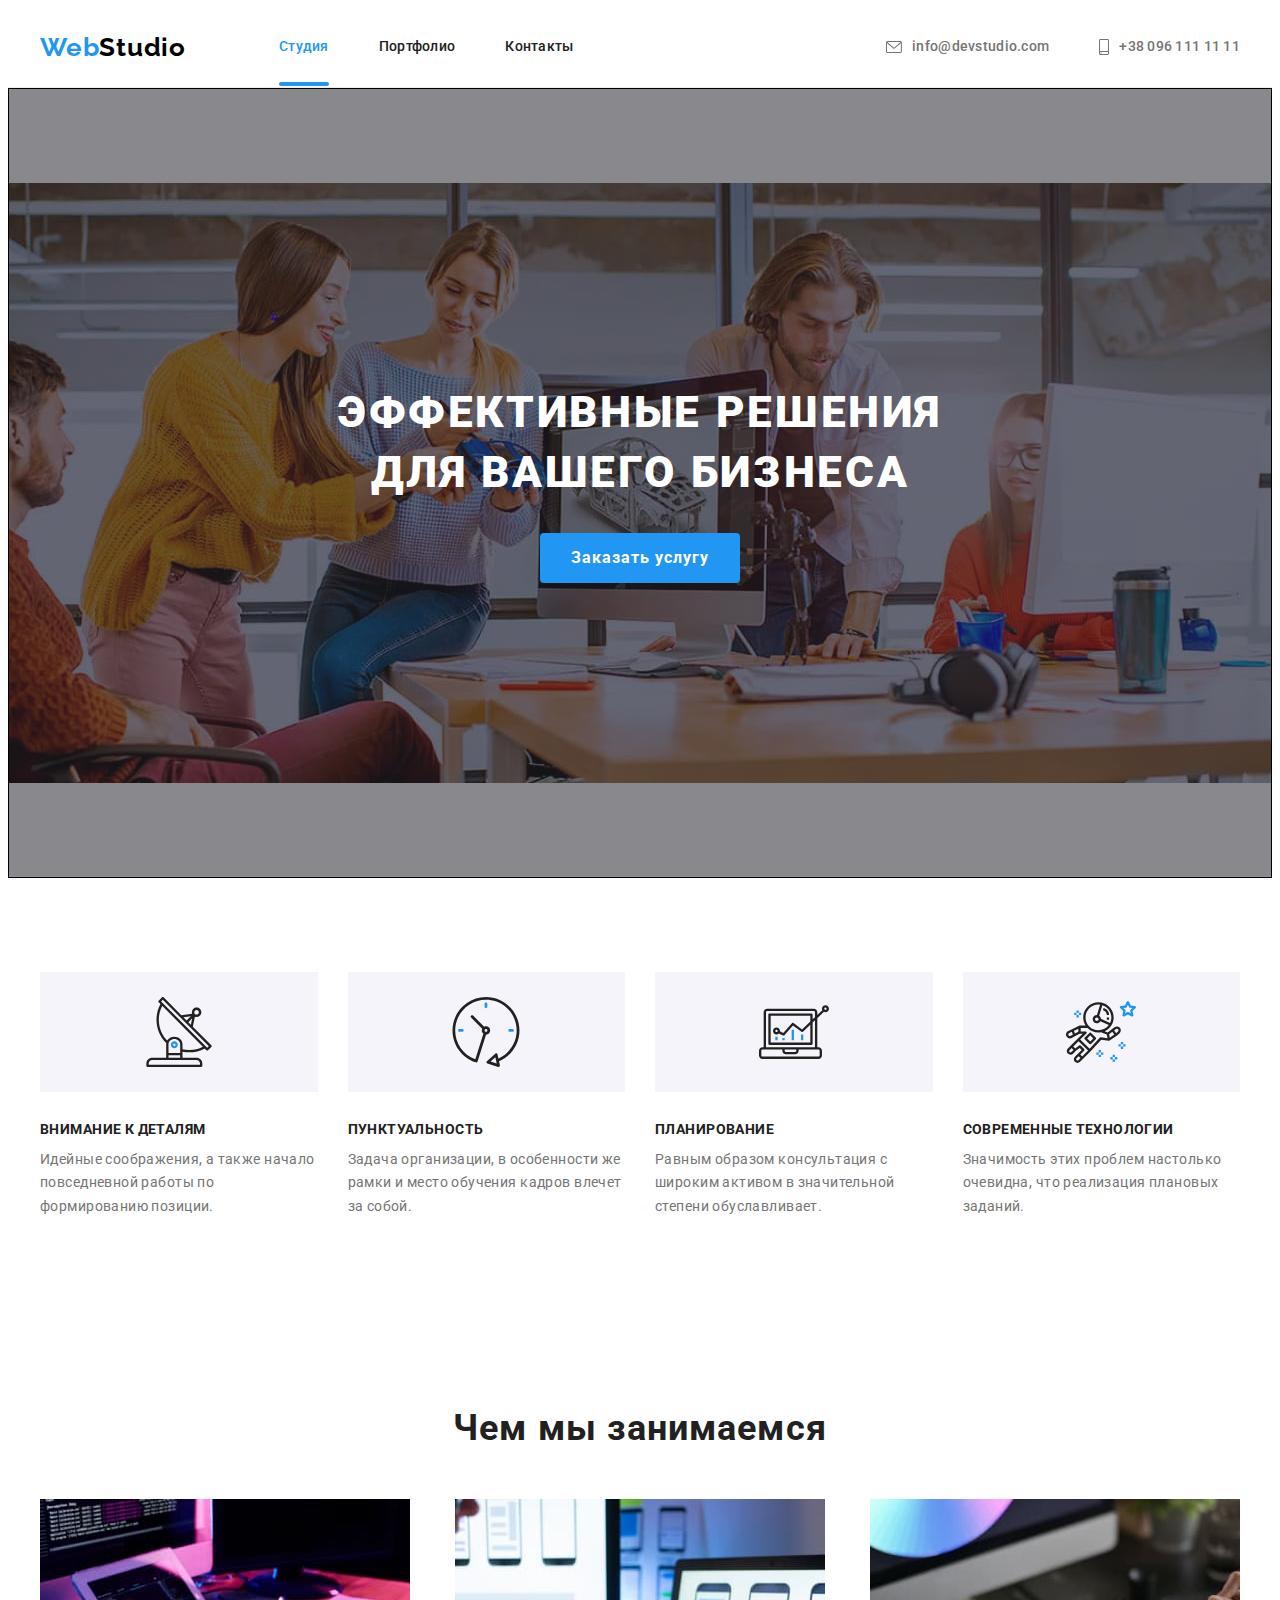
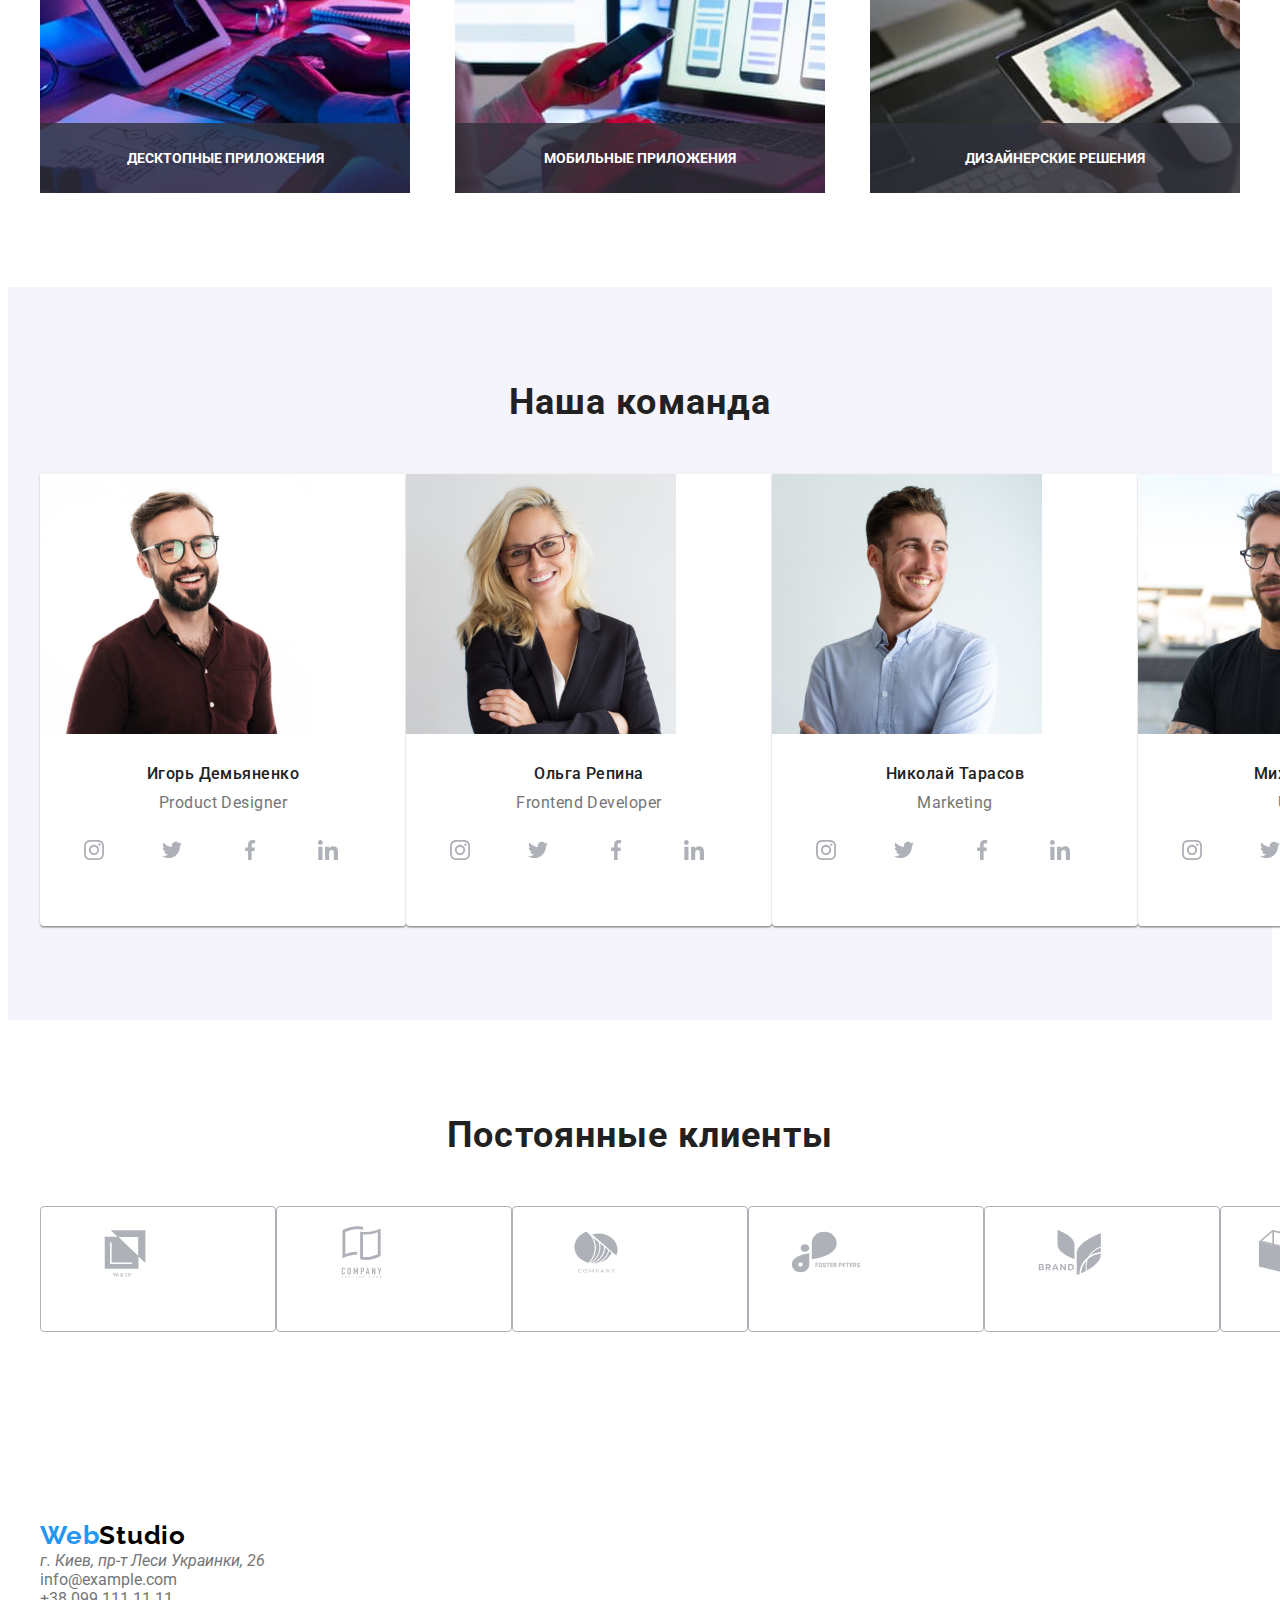
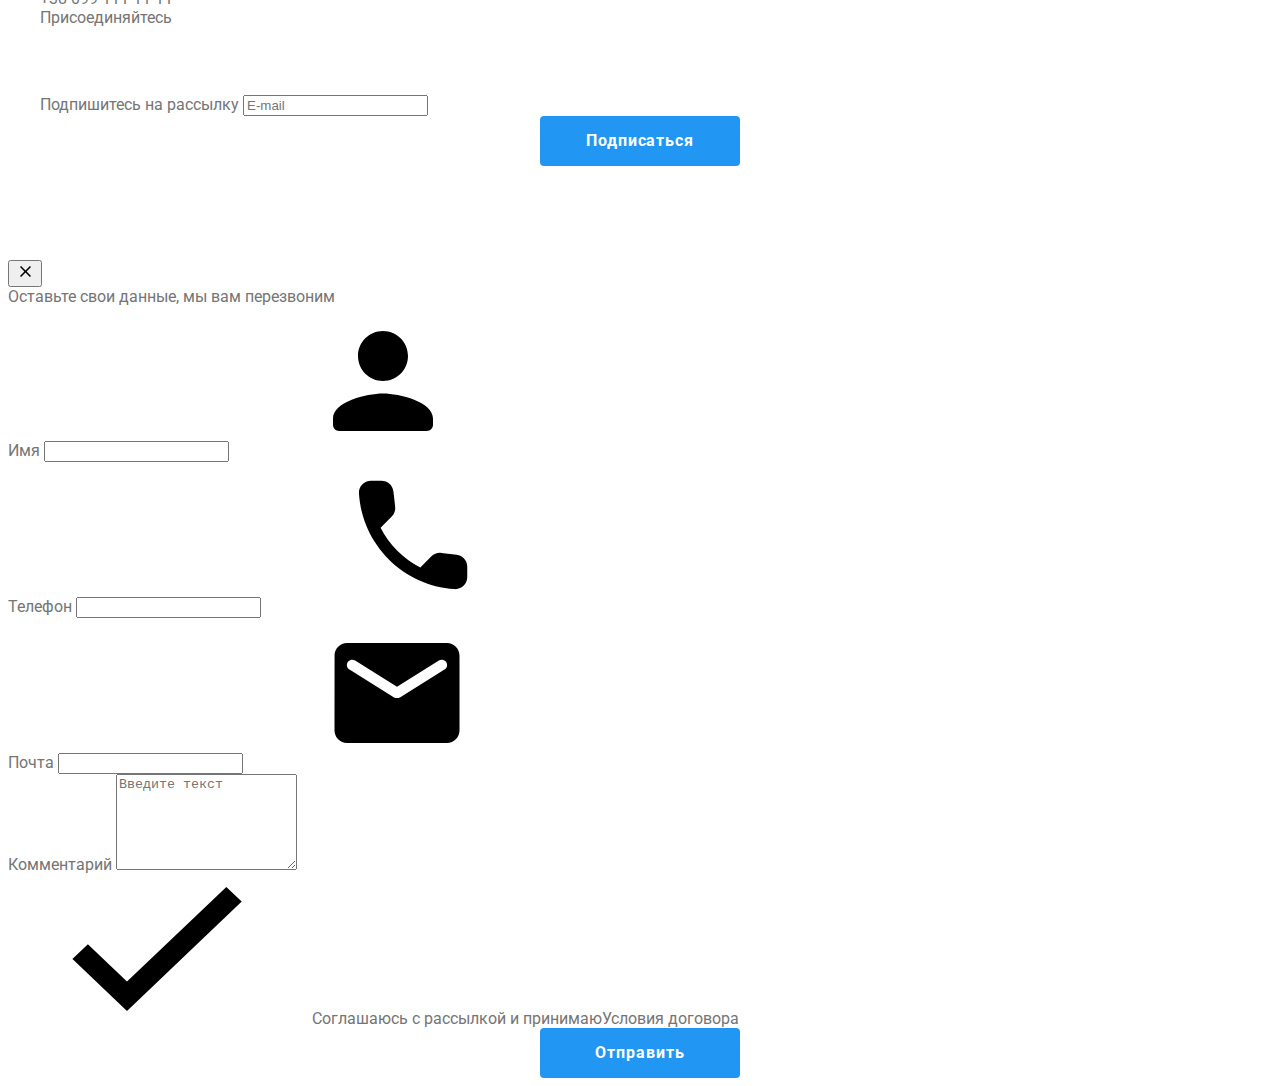
==== commit 89aa0d2b: "Adds sass-partitials for header and index-sections" ====
--- a/index.html
+++ b/index.html
@@ -10,7 +10,7 @@
             integrity="sha512-wpPYUAdjBVSE4KJnH1VR1HeZfpl1ub8YT/NKx4PuQ5NmX2tKuGu6U/JRp5y+Y8XG2tV+wKQpNHVUX03MfMFn9Q=="
             crossorigin="anonymous" referrerpolicy="no-referrer" />
     <title>WebStudio main</title>
-    <link rel="stylesheet" href="./css/styles.css">
+    <link rel="stylesheet" href="./css/main.min.css">
 </head>
 <body>
 <header class="page-header">
@@ -51,7 +51,7 @@
     <!-- Наши преимущества -->
     <section class="features">
         <div class="container">
-        <h2 class="visually-hidden">Преимущества</h2>
+        <h2 class="title visually-hidden">Преимущества</h2>
         <ul class="features-list">
             <li class="features-list__item">
                 <div class="features-list__icon-container">
@@ -124,7 +124,7 @@
             <li>
                 <div class="agent-card">
                      <img class="picture" src="./images/photo1-1.jpg" alt="Фото Демьяненко" width="270">
-                     <div class="agent-card__description">
+                     <div class="agent-card__contacts-container">
                          <h3 class="title agent-card__name">Игорь Демьяненко</h3>
                          <p class="agent-card__position" lang="en">Product Designer</p>
                      
@@ -165,7 +165,7 @@
                 <li>
                      <div class="agent-card">
                          <img class="picture" src="./images/photo2-1.jpg" alt="Фото Репиной" width="270">
-                         <div class="agent-card__description">
+                         <div class="agent-card__contacts-container">
                              <h3 class="title agent-card__name">Ольга Репина</h3>
                              <p class="agent-card__position" lang="en">Frontend Developer</p>
                 
@@ -206,7 +206,7 @@
                 <li class="team-card">
                     <div class="agent-card">
                          <img class="picture" src="./images/photo3-1.jpg" alt="Фото Тарасова" width="270">
-                         <div class="agent-card__description">
+                         <div class="agent-card__contacts-container">
                              <h3 class="title agent-card__name">Николай Тарасов</h3>
                              <p class="agent-card__position" lang="en">Marketing</p>
                 
@@ -247,7 +247,7 @@
                 <li class="team-card">
                      <div class="agent-card">
                          <img class="picture" src="./images/photo4-1.jpg" alt="Фото Ермакова" width="270">
-                         <div class="agent-card__description">
+                         <div class="agent-card__contacts-container">
                              <h3 class="title agent-card__name">Михаил Ермаков</h3>
                              <p class="agent-card__position" lang="en">UI Designer</p>
             
--- a/css/main.min.css
+++ b/css/main.min.css
@@ -0,0 +1 @@
+body{color:#757575;font-family:"Roboto",sans-serif}ul{list-style:none;margin:0;padding:0}a{text-decoration:none;color:inherit}button{cursor:pointer}h1,h2,h3,h4,p{margin:0 auto}.picture{display:block;max-width:100%}.container{width:1200px;margin:0 auto;padding:94px 15px}.title{color:#212121;font-weight:700}.cases__title,.team__title,.clients__title{font-size:36px;line-height:1.17;text-align:center;letter-spacing:.03em;margin-bottom:50px}.visually-hidden{position:absolute;width:1px;height:1px;margin:-1px;border:0;padding:0;white-space:nowrap;-webkit-clip-path:inset(100%);clip-path:inset(100%);clip:rect(0 0 0 0);overflow:hidden}.logo{color:#000;font-family:"Raleway",sans-serif;font-weight:700;font-size:26px;line-height:1.19;letter-spacing:.03em}.logo__accent-part{color:#2196f3}.page-header{background-color:#fff;font-weight:500;font-size:14px;line-height:1.14;letter-spacing:.02em;border-bottom:1px solid #ececec}.page-header__container{display:-webkit-box;display:-ms-flexbox;display:flex;-webkit-box-pack:justify;-ms-flex-pack:justify;justify-content:space-between;padding:24px 0}.page-header__contacts{display:-webkit-box;display:-ms-flexbox;display:flex;-webkit-box-align:center;-ms-flex-align:center;align-items:center}.page-header__contacts-item:not(:last-child){margin-right:50px}.main-nav{display:-webkit-box;display:-ms-flexbox;display:flex;-webkit-box-align:center;-ms-flex-align:center;align-items:center}.main-nav__logo{margin-right:93px}.main-nav__item:not(:last-child){margin-right:50px}.main-nav__link{color:#212121;-webkit-transition:color 250ms cubic-bezier(0.4, 0, 0.2, 1);transition:color 250ms cubic-bezier(0.4, 0, 0.2, 1)}.main-nav__link:hover,.main-nav__link:focus,.main-nav__link--current{color:#2196f3}.main-nav__link--current{position:relative}.main-nav__link--current::after{position:absolute;bottom:-32px;left:0;display:block;content:"";width:100%;height:4px;background-color:#2196f3;border-radius:4px}.contact-link{display:-webkit-box;display:-ms-flexbox;display:flex;-webkit-box-align:center;-ms-flex-align:center;align-items:center;color:#757575;font-style:normal;-webkit-transition:color 250ms cubic-bezier(0.4, 0, 0.2, 1);transition:color 250ms cubic-bezier(0.4, 0, 0.2, 1)}.contact-link:hover,.contact-link:focus{color:#2196f3}.contact-link__icon{fill:currentColor;margin-right:10px}.hero{max-width:100%;color:#fff;background-color:#c4c4c4;border:1px solid #000;text-align:center;padding:200px 0;background-image:-webkit-gradient(linear, left top, left bottom, from(rgba(47, 48, 58, 0.4)), to(rgba(47, 48, 58, 0.4))),url(../images/bg-team.jpg);background-image:linear-gradient(rgba(47, 48, 58, 0.4), rgba(47, 48, 58, 0.4)),url(../images/bg-team.jpg);max-width:1600px;max-height:600px;margin:0 auto;background-repeat:no-repeat;background-position:center}.hero__title{font-weight:900;font-size:44px;line-height:1.36;text-transform:uppercase;letter-spacing:.06em;width:696px;margin-bottom:30px}.button{display:block;width:200px;height:50px;color:#fff;background-color:#2196f3;font-family:inherit;font-weight:700;font-size:16px;line-height:1.88;letter-spacing:.06em;margin:0 auto;padding:10px 0;border:none;border-radius:4px;-webkit-transition:background-color 250ms cubic-bezier(0.4, 0, 0.2, 1);transition:background-color 250ms cubic-bezier(0.4, 0, 0.2, 1)}.button:hover,.button:focus{background-color:#188ce8}.features{padding-bottom:0}.features-list{display:-webkit-box;display:-ms-flexbox;display:flex}.features-list__item{-ms-flex-preferred-size:calc((100% - 90px)/4);flex-basis:calc((100% - 90px)/4)}.features-list__item+.features-list__item{margin-left:30px}.features-list__item-title{font-size:14px;line-height:1.14;text-transform:uppercase;letter-spacing:.03em;margin-bottom:10px}.features-list__icon-container{display:-webkit-box;display:-ms-flexbox;display:flex;-webkit-box-pack:center;-ms-flex-pack:center;justify-content:center;-webkit-box-align:center;-ms-flex-align:center;align-items:center;height:120px;background-color:#f5f4fa;margin-bottom:30px}.features-list__text{font-size:14px;line-height:1.71;letter-spacing:.03em}.cases-list{display:-webkit-box;display:-ms-flexbox;display:flex;-webkit-box-pack:justify;-ms-flex-pack:justify;justify-content:space-between}.cases-list__item{position:relative}.cases-list__title{position:absolute;bottom:0;left:0;width:100%;color:#fff;text-align:center;font-size:14px;line-height:1.17;text-transform:uppercase;padding:27px 0;background-color:rgba(47,48,58,.8)}.team{background-color:#f5f4fa}.team-list{display:-webkit-box;display:-ms-flexbox;display:flex;-webkit-box-pack:justify;-ms-flex-pack:justify;justify-content:space-between}.agent-card{background-color:#fff;border-radius:0 0 4px 4px;-webkit-box-shadow:0px 1px 3px rgba(0,0,0,.12),0px 1px 1px rgba(0,0,0,.14),0px 2px 1px rgba(0,0,0,.2);box-shadow:0px 1px 3px rgba(0,0,0,.12),0px 1px 1px rgba(0,0,0,.14),0px 2px 1px rgba(0,0,0,.2)}.agent-card__contacts-container{padding:30px 32px}.agent-card__name{font-weight:500;font-size:16px;line-height:1.19;text-align:center;letter-spacing:.03em;margin-bottom:10px}.agent-card__position{font-size:16px;line-height:1.19;text-align:center;letter-spacing:.03em;margin-bottom:16px}.socials{display:-webkit-box;display:-ms-flexbox;display:flex;-webkit-box-pack:center;-ms-flex-pack:center;justify-content:center}.socials__item+.socials__item{margin-left:10px}.socials__link{display:block;height:44px;width:44px;padding:12px;fill:#fff;border-radius:50%;-webkit-transition:background-color 250ms cubic-bezier(0.4, 0, 0.2, 1);transition:background-color 250ms cubic-bezier(0.4, 0, 0.2, 1)}.socials__link:hover,.socials__link:focus{background-color:#2196f3}.socials__icon{fill:#afb1b8;-webkit-transition:fill 250ms cubic-bezier(0.4, 0, 0.2, 1);transition:fill 250ms cubic-bezier(0.4, 0, 0.2, 1)}.socials__link:hover .socials__icon,.socials__link:focus .socials__icon{fill:#fff}.brand-list{display:-webkit-box;display:-ms-flexbox;display:flex;-webkit-box-pack:justify;-ms-flex-pack:justify;justify-content:space-between}.brand-list__link{cursor:pointer;display:block;height:92px;width:170px;border:1px solid #afb1b8;border-radius:4px;padding:16px 32px;-webkit-transition:border 250ms cubic-bezier(0.4, 0, 0.2, 1);transition:border 250ms cubic-bezier(0.4, 0, 0.2, 1)}.brand-list__link:hover,.brand-list__link:focus{border:1px solid #2196f3}.brand-list__icon{fill:#afb1b8;-webkit-transition:fill 250ms cubic-bezier(0.4, 0, 0.2, 1);transition:fill 250ms cubic-bezier(0.4, 0, 0.2, 1)}.brand-list__link:hover .brand-list__icon,.brand-list__link:focus .brand-list__icon{fill:#2196f3}/*# sourceMappingURL=main.min.css.map */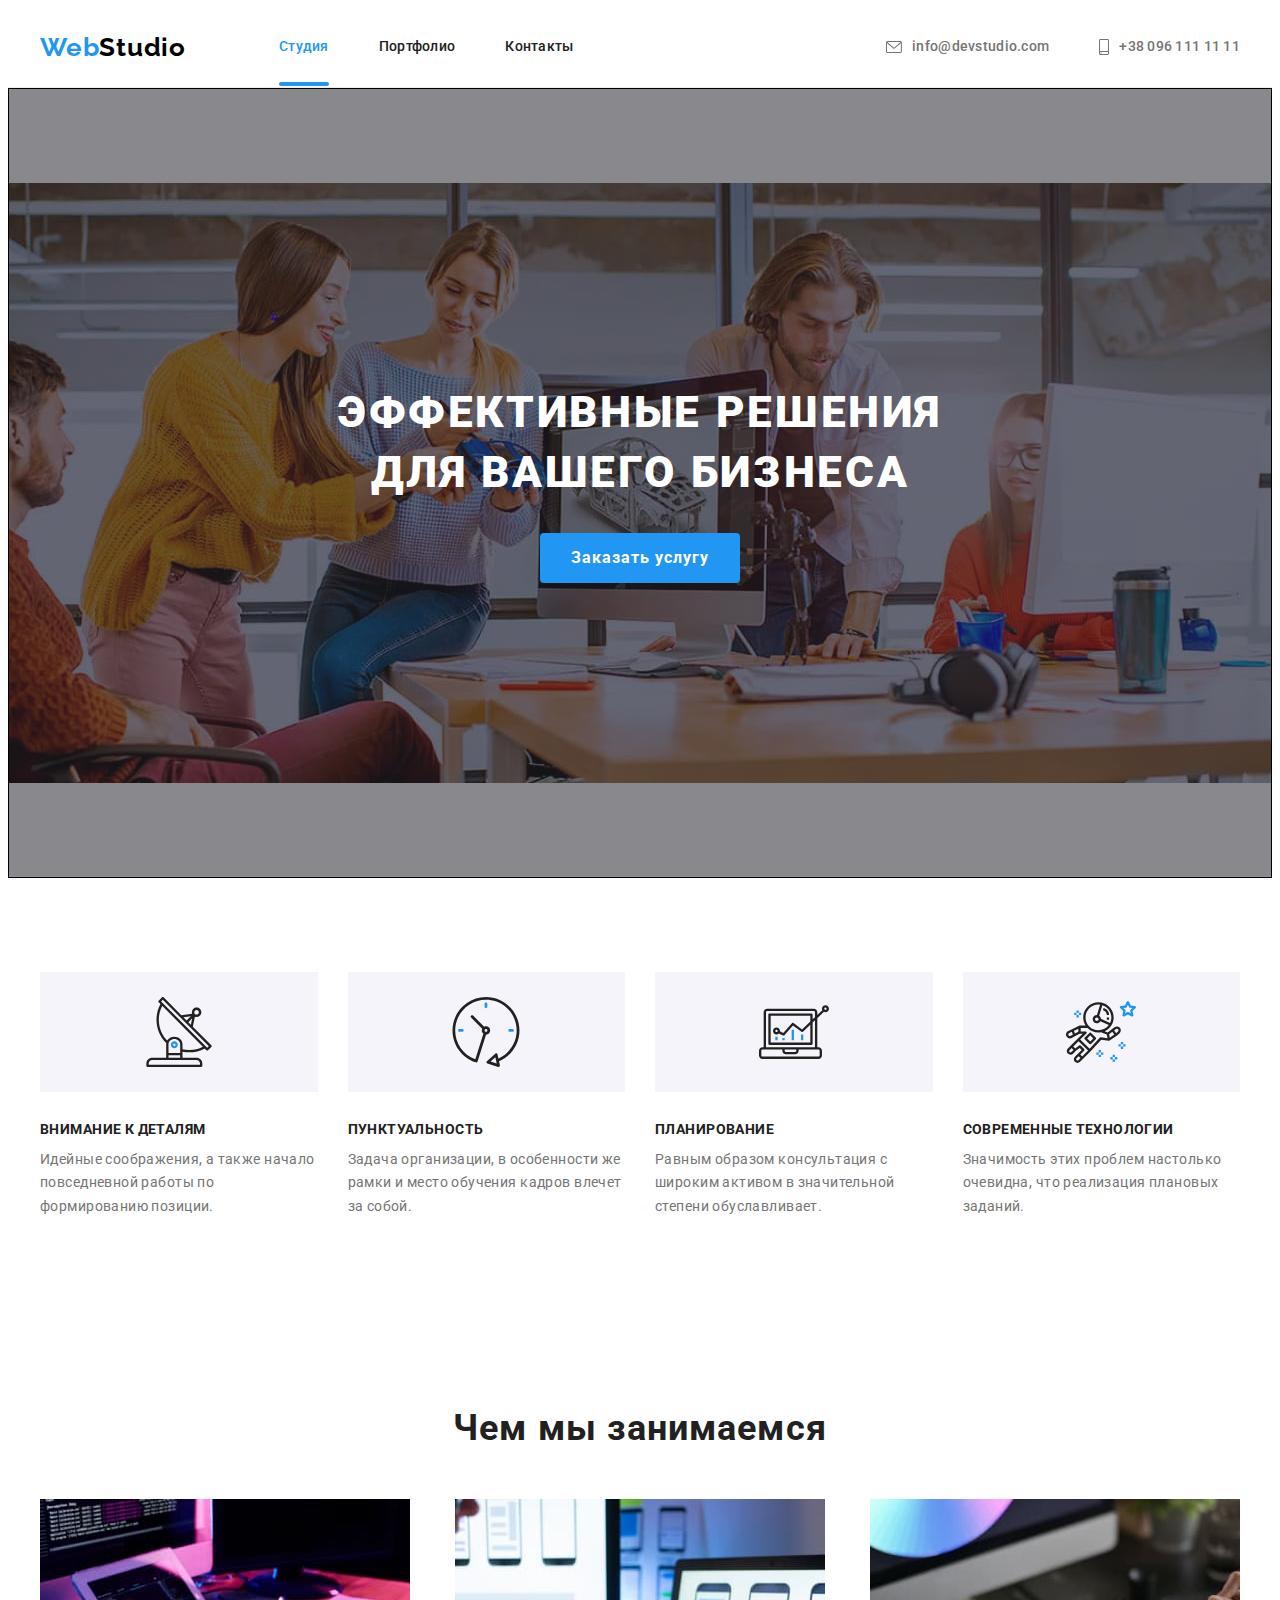
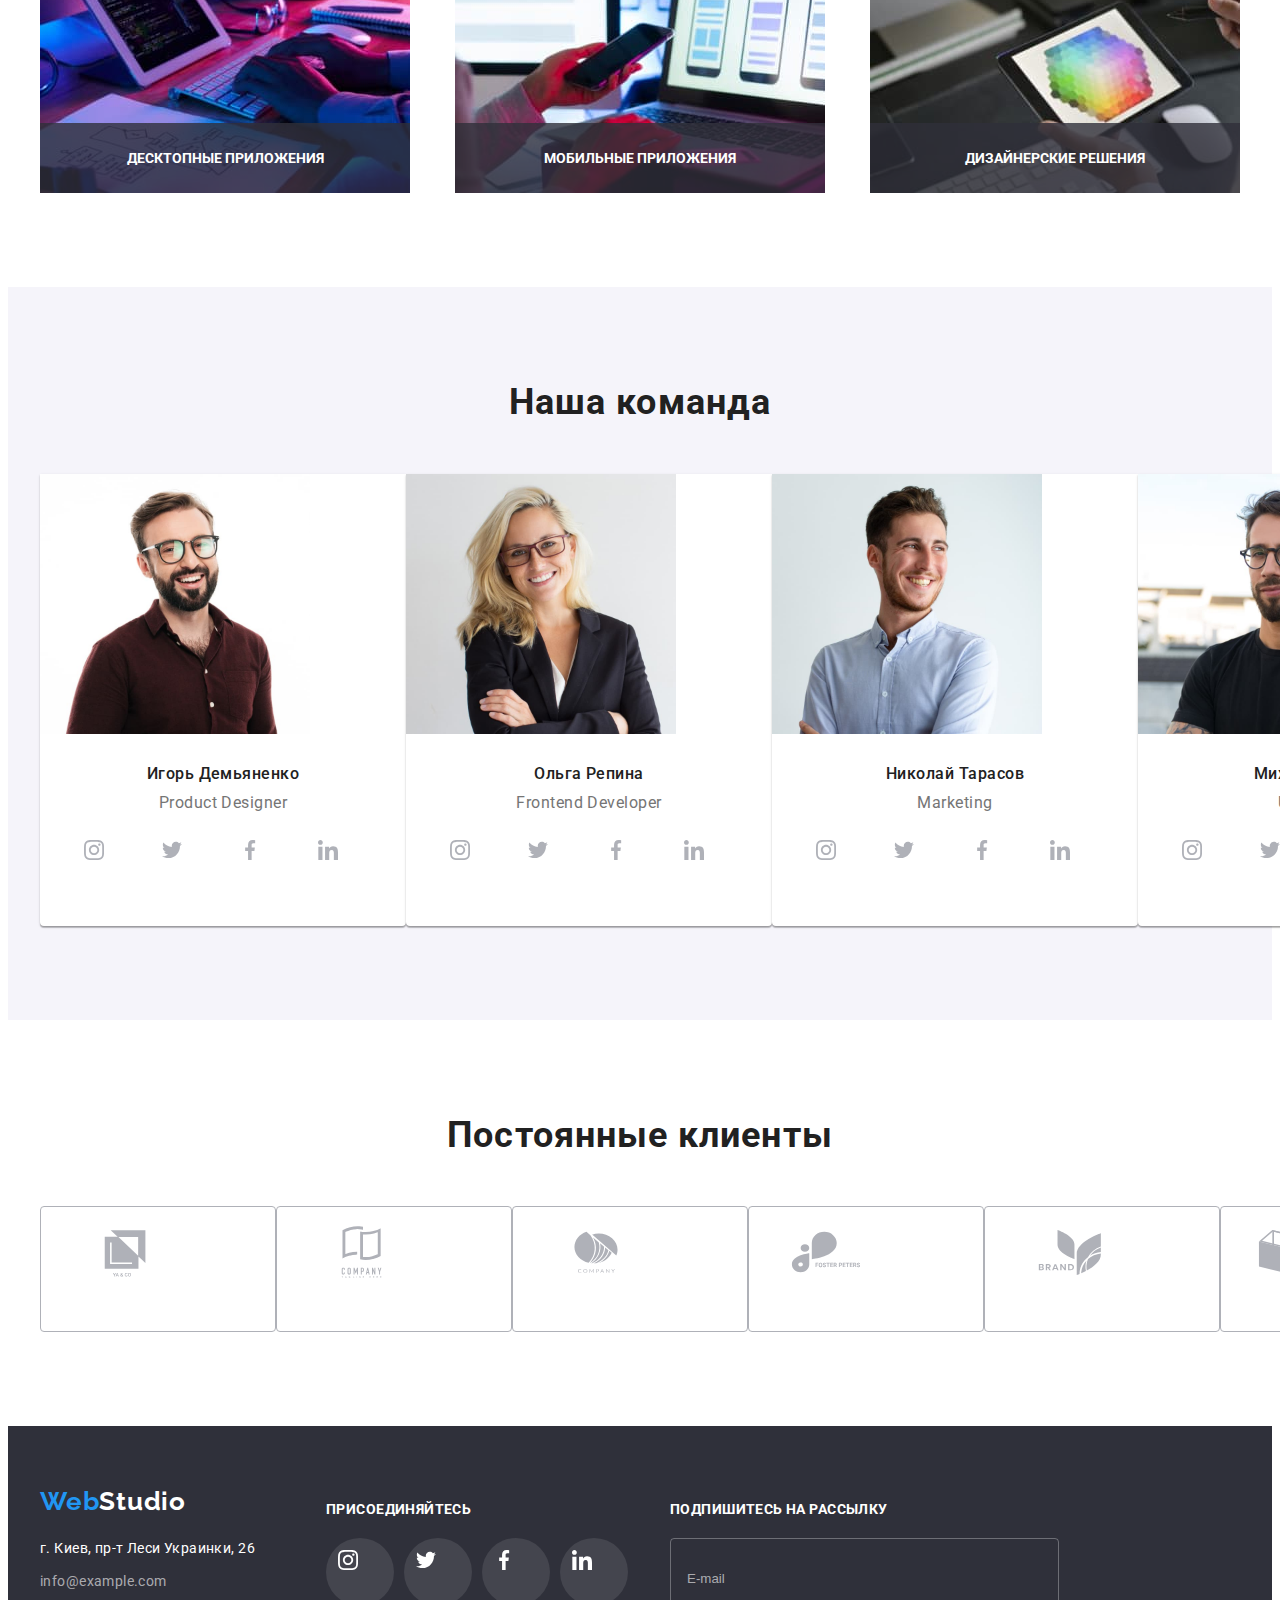
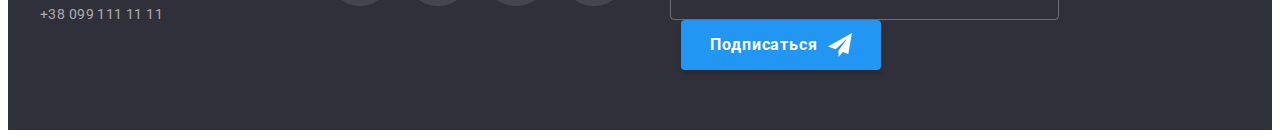
==== commit aa657e07: "Project has refactured with SASS metodology" ====
--- a/index.html
+++ b/index.html
@@ -427,30 +427,30 @@
             <div role="group" aria-labelledby="contact-details">
                 <p class="contact-form__title" id="contact-details">Оставьте свои данные, мы вам перезвоним</p>
             
-                <div class="contact-form__inner">
-                    <label class="contact-form__label" for="user-name">Имя</label>
-                    <input class="form-field" type="text" name="user-name" id="user-name" />
-                    <svg class="contact-form__icon" aria-hidden="true">
+                <div class="contact-item">
+                    <label class="contact-item__label" for="user-name">Имя</label>
+                    <input class="contact-item__field" type="text" name="user-name" id="user-name" />
+                    <svg class="contact-item__icon" aria-hidden="true">
                         <use href="./images/icons.svg#icon-person"></use>
                     </svg>
                 </div>
-                <div class="contact-form__inner">
-                    <label class="contact-form__label" for="user-tel">Телефон</label>
-                    <input class="form-field" type="tel" name="user-tel" id="user-tel" />
-                    <svg class="contact-form__icon" aria-hidden="true">
+                <div class="contact-item">
+                    <label class="contact-item__label" for="user-tel">Телефон</label>
+                    <input class="contact-item__field" type="tel" name="user-tel" id="user-tel" />
+                    <svg class="contact-item__icon" aria-hidden="true">
                         <use href="./images/icons.svg#icon-tel"></use>
                     </svg>
                 </div>
-                <div class="contact-form__inner">
-                    <label class="contact-form__label" for="user-mail">Почта</label>
-                    <input class="form-field" type="email" name="user-mail" id="user-mail" />
-                    <svg class="contact-form__icon" aria-hidden="true">
+                <div class="contact-item">
+                    <label class="contact-item__label" for="user-mail">Почта</label>
+                    <input class="contact-item__field" type="email" name="user-mail" id="user-mail" />
+                    <svg class="contact-item__icon" aria-hidden="true">
                         <use href="./images/icons.svg#icon-email"></use>
                     </svg>
                 </div>
-                <div class="contact-form__inner">
-                    <label class="contact-form__label" for="comment">Комментарий</label>
-                    <textarea class="form-field form-field--textarea-size" name="comment" id="comment" rows="6" placeholder="Введите текст"></textarea>
+                <div class="contact-item">
+                    <label class="contact-item__label" for="comment">Комментарий</label>
+                    <textarea class="contact-item__field contact-item__field--textarea" name="comment" id="comment" rows="6" placeholder="Введите текст"></textarea>
                 </div>
         </div>
                     <label class="checkbox" for="checkbox">
@@ -463,7 +463,7 @@
                         <span class="checkbox__label">Соглашаюсь с рассылкой и принимаю</span><a href="#" class="checkbox__link">Условия договора</a>
                     </label>
                             
-                <button type="submit" class="button button--modal-shadow">Отправить</button>
+                <button type="submit" class="button contact-form__button">Отправить</button>
             </form>
     </div>
 </div>
--- a/css/main.min.css
+++ b/css/main.min.css
@@ -1 +1 @@
-body{color:#757575;font-family:"Roboto",sans-serif}ul{list-style:none;margin:0;padding:0}a{text-decoration:none;color:inherit}button{cursor:pointer}h1,h2,h3,h4,p{margin:0 auto}.picture{display:block;max-width:100%}.container{width:1200px;margin:0 auto;padding:94px 15px}.title{color:#212121;font-weight:700}.cases__title,.team__title,.clients__title{font-size:36px;line-height:1.17;text-align:center;letter-spacing:.03em;margin-bottom:50px}.visually-hidden{position:absolute;width:1px;height:1px;margin:-1px;border:0;padding:0;white-space:nowrap;-webkit-clip-path:inset(100%);clip-path:inset(100%);clip:rect(0 0 0 0);overflow:hidden}.logo{color:#000;font-family:"Raleway",sans-serif;font-weight:700;font-size:26px;line-height:1.19;letter-spacing:.03em}.logo__accent-part{color:#2196f3}.page-header{background-color:#fff;font-weight:500;font-size:14px;line-height:1.14;letter-spacing:.02em;border-bottom:1px solid #ececec}.page-header__container{display:-webkit-box;display:-ms-flexbox;display:flex;-webkit-box-pack:justify;-ms-flex-pack:justify;justify-content:space-between;padding:24px 0}.page-header__contacts{display:-webkit-box;display:-ms-flexbox;display:flex;-webkit-box-align:center;-ms-flex-align:center;align-items:center}.page-header__contacts-item:not(:last-child){margin-right:50px}.main-nav{display:-webkit-box;display:-ms-flexbox;display:flex;-webkit-box-align:center;-ms-flex-align:center;align-items:center}.main-nav__logo{margin-right:93px}.main-nav__item:not(:last-child){margin-right:50px}.main-nav__link{color:#212121;-webkit-transition:color 250ms cubic-bezier(0.4, 0, 0.2, 1);transition:color 250ms cubic-bezier(0.4, 0, 0.2, 1)}.main-nav__link:hover,.main-nav__link:focus,.main-nav__link--current{color:#2196f3}.main-nav__link--current{position:relative}.main-nav__link--current::after{position:absolute;bottom:-32px;left:0;display:block;content:"";width:100%;height:4px;background-color:#2196f3;border-radius:4px}.contact-link{display:-webkit-box;display:-ms-flexbox;display:flex;-webkit-box-align:center;-ms-flex-align:center;align-items:center;color:#757575;font-style:normal;-webkit-transition:color 250ms cubic-bezier(0.4, 0, 0.2, 1);transition:color 250ms cubic-bezier(0.4, 0, 0.2, 1)}.contact-link:hover,.contact-link:focus{color:#2196f3}.contact-link__icon{fill:currentColor;margin-right:10px}.hero{max-width:100%;color:#fff;background-color:#c4c4c4;border:1px solid #000;text-align:center;padding:200px 0;background-image:-webkit-gradient(linear, left top, left bottom, from(rgba(47, 48, 58, 0.4)), to(rgba(47, 48, 58, 0.4))),url(../images/bg-team.jpg);background-image:linear-gradient(rgba(47, 48, 58, 0.4), rgba(47, 48, 58, 0.4)),url(../images/bg-team.jpg);max-width:1600px;max-height:600px;margin:0 auto;background-repeat:no-repeat;background-position:center}.hero__title{font-weight:900;font-size:44px;line-height:1.36;text-transform:uppercase;letter-spacing:.06em;width:696px;margin-bottom:30px}.button{display:block;width:200px;height:50px;color:#fff;background-color:#2196f3;font-family:inherit;font-weight:700;font-size:16px;line-height:1.88;letter-spacing:.06em;margin:0 auto;padding:10px 0;border:none;border-radius:4px;-webkit-transition:background-color 250ms cubic-bezier(0.4, 0, 0.2, 1);transition:background-color 250ms cubic-bezier(0.4, 0, 0.2, 1)}.button:hover,.button:focus{background-color:#188ce8}.features{padding-bottom:0}.features-list{display:-webkit-box;display:-ms-flexbox;display:flex}.features-list__item{-ms-flex-preferred-size:calc((100% - 90px)/4);flex-basis:calc((100% - 90px)/4)}.features-list__item+.features-list__item{margin-left:30px}.features-list__item-title{font-size:14px;line-height:1.14;text-transform:uppercase;letter-spacing:.03em;margin-bottom:10px}.features-list__icon-container{display:-webkit-box;display:-ms-flexbox;display:flex;-webkit-box-pack:center;-ms-flex-pack:center;justify-content:center;-webkit-box-align:center;-ms-flex-align:center;align-items:center;height:120px;background-color:#f5f4fa;margin-bottom:30px}.features-list__text{font-size:14px;line-height:1.71;letter-spacing:.03em}.cases-list{display:-webkit-box;display:-ms-flexbox;display:flex;-webkit-box-pack:justify;-ms-flex-pack:justify;justify-content:space-between}.cases-list__item{position:relative}.cases-list__title{position:absolute;bottom:0;left:0;width:100%;color:#fff;text-align:center;font-size:14px;line-height:1.17;text-transform:uppercase;padding:27px 0;background-color:rgba(47,48,58,.8)}.team{background-color:#f5f4fa}.team-list{display:-webkit-box;display:-ms-flexbox;display:flex;-webkit-box-pack:justify;-ms-flex-pack:justify;justify-content:space-between}.agent-card{background-color:#fff;border-radius:0 0 4px 4px;-webkit-box-shadow:0px 1px 3px rgba(0,0,0,.12),0px 1px 1px rgba(0,0,0,.14),0px 2px 1px rgba(0,0,0,.2);box-shadow:0px 1px 3px rgba(0,0,0,.12),0px 1px 1px rgba(0,0,0,.14),0px 2px 1px rgba(0,0,0,.2)}.agent-card__contacts-container{padding:30px 32px}.agent-card__name{font-weight:500;font-size:16px;line-height:1.19;text-align:center;letter-spacing:.03em;margin-bottom:10px}.agent-card__position{font-size:16px;line-height:1.19;text-align:center;letter-spacing:.03em;margin-bottom:16px}.socials{display:-webkit-box;display:-ms-flexbox;display:flex;-webkit-box-pack:center;-ms-flex-pack:center;justify-content:center}.socials__item+.socials__item{margin-left:10px}.socials__link{display:block;height:44px;width:44px;padding:12px;fill:#fff;border-radius:50%;-webkit-transition:background-color 250ms cubic-bezier(0.4, 0, 0.2, 1);transition:background-color 250ms cubic-bezier(0.4, 0, 0.2, 1)}.socials__link:hover,.socials__link:focus{background-color:#2196f3}.socials__icon{fill:#afb1b8;-webkit-transition:fill 250ms cubic-bezier(0.4, 0, 0.2, 1);transition:fill 250ms cubic-bezier(0.4, 0, 0.2, 1)}.socials__link:hover .socials__icon,.socials__link:focus .socials__icon{fill:#fff}.brand-list{display:-webkit-box;display:-ms-flexbox;display:flex;-webkit-box-pack:justify;-ms-flex-pack:justify;justify-content:space-between}.brand-list__link{cursor:pointer;display:block;height:92px;width:170px;border:1px solid #afb1b8;border-radius:4px;padding:16px 32px;-webkit-transition:border 250ms cubic-bezier(0.4, 0, 0.2, 1);transition:border 250ms cubic-bezier(0.4, 0, 0.2, 1)}.brand-list__link:hover,.brand-list__link:focus{border:1px solid #2196f3}.brand-list__icon{fill:#afb1b8;-webkit-transition:fill 250ms cubic-bezier(0.4, 0, 0.2, 1);transition:fill 250ms cubic-bezier(0.4, 0, 0.2, 1)}.brand-list__link:hover .brand-list__icon,.brand-list__link:focus .brand-list__icon{fill:#2196f3}/*# sourceMappingURL=main.min.css.map */+body{color:#757575;font-family:"Roboto",sans-serif}ul{list-style:none;margin:0;padding:0}a{text-decoration:none;color:inherit}button{cursor:pointer}h1,h2,h3,h4,p{margin:0 auto}.picture{display:block;max-width:100%}.container{width:1200px;margin:0 auto;padding:94px 15px}.title{color:#212121;font-weight:700}.cases__title,.team__title,.clients__title{font-size:36px;line-height:1.17;text-align:center;letter-spacing:.03em;margin-bottom:50px}.visually-hidden{position:absolute;width:1px;height:1px;margin:-1px;border:0;padding:0;white-space:nowrap;-webkit-clip-path:inset(100%);clip-path:inset(100%);clip:rect(0 0 0 0);overflow:hidden}.logo{color:#000;font-family:"Raleway",sans-serif;font-weight:700;font-size:26px;line-height:1.19;letter-spacing:.03em}.logo__accent-part{color:#2196f3}.page-header{background-color:#fff;font-weight:500;font-size:14px;line-height:1.14;letter-spacing:.02em;border-bottom:1px solid #ececec}.page-header__container{display:-webkit-box;display:-ms-flexbox;display:flex;-webkit-box-pack:justify;-ms-flex-pack:justify;justify-content:space-between;padding:24px 0}.page-header__contacts{display:-webkit-box;display:-ms-flexbox;display:flex;-webkit-box-align:center;-ms-flex-align:center;align-items:center}.page-header__contacts-item:not(:last-child){margin-right:50px}.main-nav{display:-webkit-box;display:-ms-flexbox;display:flex;-webkit-box-align:center;-ms-flex-align:center;align-items:center}.main-nav__logo{margin-right:93px}.main-nav__item:not(:last-child){margin-right:50px}.main-nav__link{color:#212121;-webkit-transition:color 250ms cubic-bezier(0.4, 0, 0.2, 1);transition:color 250ms cubic-bezier(0.4, 0, 0.2, 1)}.main-nav__link:hover,.main-nav__link:focus,.main-nav__link--current{color:#2196f3}.main-nav__link--current{position:relative}.main-nav__link--current::after{position:absolute;bottom:-32px;left:0;display:block;content:"";width:100%;height:4px;background-color:#2196f3;border-radius:4px}.contact-link{display:-webkit-box;display:-ms-flexbox;display:flex;-webkit-box-align:center;-ms-flex-align:center;align-items:center;color:#757575;font-style:normal;-webkit-transition:color 250ms cubic-bezier(0.4, 0, 0.2, 1);transition:color 250ms cubic-bezier(0.4, 0, 0.2, 1)}.contact-link:hover,.contact-link:focus{color:#2196f3}.contact-link__icon{fill:currentColor;margin-right:10px}.hero{max-width:100%;color:#fff;background-color:#c4c4c4;border:1px solid #000;text-align:center;padding:200px 0;background-image:-webkit-gradient(linear, left top, left bottom, from(rgba(47, 48, 58, 0.4)), to(rgba(47, 48, 58, 0.4))),url(../images/bg-team.jpg);background-image:linear-gradient(rgba(47, 48, 58, 0.4), rgba(47, 48, 58, 0.4)),url(../images/bg-team.jpg);max-width:1600px;max-height:600px;margin:0 auto;background-repeat:no-repeat;background-position:center}.hero__title{font-weight:900;font-size:44px;line-height:1.36;text-transform:uppercase;letter-spacing:.06em;width:696px;margin-bottom:30px}.button{display:block;width:200px;height:50px;color:#fff;background-color:#2196f3;font-family:inherit;font-weight:700;font-size:16px;line-height:1.88;letter-spacing:.06em;margin:0 auto;padding:10px 0;border:none;border-radius:4px;-webkit-transition:background-color 250ms cubic-bezier(0.4, 0, 0.2, 1);transition:background-color 250ms cubic-bezier(0.4, 0, 0.2, 1)}.button:hover,.button:focus{background-color:#188ce8}.features{padding-bottom:0}.features-list{display:-webkit-box;display:-ms-flexbox;display:flex}.features-list__item{-ms-flex-preferred-size:calc((100% - 90px)/4);flex-basis:calc((100% - 90px)/4)}.features-list__item+.features-list__item{margin-left:30px}.features-list__item-title{font-size:14px;line-height:1.14;text-transform:uppercase;letter-spacing:.03em;margin-bottom:10px}.features-list__icon-container{display:-webkit-box;display:-ms-flexbox;display:flex;-webkit-box-pack:center;-ms-flex-pack:center;justify-content:center;-webkit-box-align:center;-ms-flex-align:center;align-items:center;height:120px;background-color:#f5f4fa;margin-bottom:30px}.features-list__text{font-size:14px;line-height:1.71;letter-spacing:.03em}.cases-list{display:-webkit-box;display:-ms-flexbox;display:flex;-webkit-box-pack:justify;-ms-flex-pack:justify;justify-content:space-between}.cases-list__item{position:relative}.cases-list__title{position:absolute;bottom:0;left:0;width:100%;color:#fff;text-align:center;font-size:14px;line-height:1.17;text-transform:uppercase;padding:27px 0;background-color:rgba(47,48,58,.8)}.team{background-color:#f5f4fa}.team-list{display:-webkit-box;display:-ms-flexbox;display:flex;-webkit-box-pack:justify;-ms-flex-pack:justify;justify-content:space-between}.agent-card{background-color:#fff;border-radius:0 0 4px 4px;-webkit-box-shadow:0px 1px 3px rgba(0,0,0,.12),0px 1px 1px rgba(0,0,0,.14),0px 2px 1px rgba(0,0,0,.2);box-shadow:0px 1px 3px rgba(0,0,0,.12),0px 1px 1px rgba(0,0,0,.14),0px 2px 1px rgba(0,0,0,.2)}.agent-card__contacts-container{padding:30px 32px}.agent-card__name{font-weight:500;font-size:16px;line-height:1.19;text-align:center;letter-spacing:.03em;margin-bottom:10px}.agent-card__position{font-size:16px;line-height:1.19;text-align:center;letter-spacing:.03em;margin-bottom:16px}.socials{display:-webkit-box;display:-ms-flexbox;display:flex;-webkit-box-pack:center;-ms-flex-pack:center;justify-content:center}.socials__item+.socials__item{margin-left:10px}.socials__link{display:block;height:44px;width:44px;padding:12px;fill:#fff;border-radius:50%;-webkit-transition:background-color 250ms cubic-bezier(0.4, 0, 0.2, 1);transition:background-color 250ms cubic-bezier(0.4, 0, 0.2, 1)}.socials__link:hover,.socials__link:focus{background-color:#2196f3}.socials__icon{fill:#afb1b8;-webkit-transition:fill 250ms cubic-bezier(0.4, 0, 0.2, 1);transition:fill 250ms cubic-bezier(0.4, 0, 0.2, 1)}.socials__link:hover .socials__icon,.socials__link:focus .socials__icon{fill:#fff}.socials__link--background{background-color:rgba(255,255,255,.1);border-radius:50%}.socials__icon--secondary-color{fill:#fff}.brand-list{display:-webkit-box;display:-ms-flexbox;display:flex;-webkit-box-pack:justify;-ms-flex-pack:justify;justify-content:space-between}.brand-list__link{cursor:pointer;display:block;height:92px;width:170px;border:1px solid #afb1b8;border-radius:4px;padding:16px 32px;-webkit-transition:border 250ms cubic-bezier(0.4, 0, 0.2, 1);transition:border 250ms cubic-bezier(0.4, 0, 0.2, 1)}.brand-list__link:hover,.brand-list__link:focus{border:1px solid #2196f3}.brand-list__icon{fill:#afb1b8;-webkit-transition:fill 250ms cubic-bezier(0.4, 0, 0.2, 1);transition:fill 250ms cubic-bezier(0.4, 0, 0.2, 1)}.brand-list__link:hover .brand-list__icon,.brand-list__link:focus .brand-list__icon{fill:#2196f3}.page-footer{background-color:#2f303a;font-size:14px;line-height:1.71;letter-spacing:.03em}.page-footer__container{display:-webkit-box;display:-ms-flexbox;display:flex;color:#fff;padding:60px 0}.page-footer__address{min-width:216px}.page-footer__logo{color:#fff;display:inline-block;margin-bottom:20px}.page-footer__location{color:#fff;font-style:normal;margin-bottom:9px}.page-footer__contact{display:block}.page-footer__contact:not(:last-of-type){margin-bottom:9px}.page-footer__contact-link{color:rgba(255,255,255,.6)}.page-footer__socials{margin-left:70px;margin-top:12px}.page-footer__socials-title{display:inline-block;font-weight:700;line-height:1.14;text-transform:uppercase;margin-bottom:20px}.submit-form{width:570px;margin-top:12px;margin-left:auto}.submit-form__inner{position:relative}.submit-form__title{display:inline-block;font-weight:700;line-height:1.14;text-transform:uppercase;margin-bottom:20px}.submit-form__form-field{margin:0;width:355px;height:50px;padding:15px 16px;border:1px solid rgba(255,255,255,.3);border-radius:4px;background-color:inherit;color:rgba(255,255,255,.6)}.submit-form__form-field::-webkit-input-placeholder{color:rgba(255,255,255,.6)}.submit-form__form-field::-moz-placeholder{color:rgba(255,255,255,.6)}.submit-form__form-field:-ms-input-placeholder{color:rgba(255,255,255,.6)}.submit-form__form-field::-ms-input-placeholder{color:rgba(255,255,255,.6)}.submit-form__form-field::placeholder{color:rgba(255,255,255,.6)}.submit-form__button{display:-webkit-inline-box;display:-ms-inline-flexbox;display:inline-flex;-webkit-box-pack:center;-ms-flex-pack:center;justify-content:center;-webkit-box-align:center;-ms-flex-align:center;align-items:center;margin-left:11px;-webkit-box-shadow:0px 4px 4px rgba(0,0,0,.15);box-shadow:0px 4px 4px rgba(0,0,0,.15)}.submit-form__button-icon{display:inline-block;width:24px;height:24px;margin-left:10px}.filter-list{display:-webkit-box;display:-ms-flexbox;display:flex;-webkit-box-pack:center;-ms-flex-pack:center;justify-content:center;margin-bottom:50px}.filter-list__item:not(:last-of-type){margin-right:8px}.filter-list__button{color:#212121;background-color:#f5f4fa;font-family:inherit;font-weight:500;font-size:16px;line-height:1.62;text-align:center;letter-spacing:.03em;padding:6px 22px;border:none;-webkit-transition:color 250ms cubic-bezier(0.4, 0, 0.2, 1),background-color 250ms cubic-bezier(0.4, 0, 0.2, 1),border-radius 250ms cubic-bezier(0.4, 0, 0.2, 1),-webkit-box-shadow 250ms cubic-bezier(0.4, 0, 0.2, 1);transition:color 250ms cubic-bezier(0.4, 0, 0.2, 1),background-color 250ms cubic-bezier(0.4, 0, 0.2, 1),border-radius 250ms cubic-bezier(0.4, 0, 0.2, 1),-webkit-box-shadow 250ms cubic-bezier(0.4, 0, 0.2, 1);transition:color 250ms cubic-bezier(0.4, 0, 0.2, 1),background-color 250ms cubic-bezier(0.4, 0, 0.2, 1),border-radius 250ms cubic-bezier(0.4, 0, 0.2, 1),box-shadow 250ms cubic-bezier(0.4, 0, 0.2, 1);transition:color 250ms cubic-bezier(0.4, 0, 0.2, 1),background-color 250ms cubic-bezier(0.4, 0, 0.2, 1),border-radius 250ms cubic-bezier(0.4, 0, 0.2, 1),box-shadow 250ms cubic-bezier(0.4, 0, 0.2, 1),-webkit-box-shadow 250ms cubic-bezier(0.4, 0, 0.2, 1)}.filter-list__button:hover,.filter-list__button:focus{color:#fff;background-color:#2196f3;border-radius:4px;-webkit-box-shadow:0px 4px 4px rgba(0,0,0,.25);box-shadow:0px 4px 4px rgba(0,0,0,.25)}.product-grid{display:-webkit-box;display:-ms-flexbox;display:flex;-ms-flex-wrap:wrap;flex-wrap:wrap;margin-left:-30px;margin-top:-30px}.product-card{background-color:#fff;-ms-flex-preferred-size:calc((100% - 60px)/3);flex-basis:calc((100% - 60px)/3);margin-left:30px;margin-top:30px;-webkit-transition:border 250ms cubic-bezier(0.4, 0, 0.2, 1),-webkit-box-shadow 250ms cubic-bezier(0.4, 0, 0.2, 1);transition:border 250ms cubic-bezier(0.4, 0, 0.2, 1),-webkit-box-shadow 250ms cubic-bezier(0.4, 0, 0.2, 1);transition:border 250ms cubic-bezier(0.4, 0, 0.2, 1),box-shadow 250ms cubic-bezier(0.4, 0, 0.2, 1);transition:border 250ms cubic-bezier(0.4, 0, 0.2, 1),box-shadow 250ms cubic-bezier(0.4, 0, 0.2, 1),-webkit-box-shadow 250ms cubic-bezier(0.4, 0, 0.2, 1)}.product-card__thumb{position:relative;width:370px;height:294px;overflow:hidden}.product-card__caption{padding:20px 24px;border:1px solid #eee;border-top-width:0}.product-card__title{font-size:18px;line-height:2;letter-spacing:.06em;margin-bottom:4px}.product-card__text{font-size:16px;line-height:1.88;letter-spacing:.03em}.product-card__details{font-weight:inherit;font-size:18px;line-height:1.56;color:#fff}.product-card__overlay{position:absolute;top:0;left:0;width:100%;height:100%;background-color:rgba(33,150,243,.9);padding:63px 24px;-webkit-transform:translateY(100%);transform:translateY(100%);-webkit-transition:-webkit-transform 250ms cubic-bezier(0.4, 0, 0.2, 1);transition:-webkit-transform 250ms cubic-bezier(0.4, 0, 0.2, 1);transition:transform 250ms cubic-bezier(0.4, 0, 0.2, 1);transition:transform 250ms cubic-bezier(0.4, 0, 0.2, 1), -webkit-transform 250ms cubic-bezier(0.4, 0, 0.2, 1)}.product-card__link:hover .product-card__overlay,.product-card__link:focus .product-card__overlay{-webkit-transform:translateY(0);transform:translateY(0)}.product-card__link:hover .product-card,.product-card__link:focus .product-card{border:none;-webkit-box-shadow:0px 1px 1px rgba(0,0,0,.12),0px 4px 4px rgba(0,0,0,.06),1px 4px 6px rgba(0,0,0,.16);box-shadow:0px 1px 1px rgba(0,0,0,.12),0px 4px 4px rgba(0,0,0,.06),1px 4px 6px rgba(0,0,0,.16)}.modal{position:absolute;top:50%;left:50%;width:530px;height:600px;background-color:#fff;border-radius:4px;padding:40px;overflow-y:auto;-webkit-transform:translate(-50%, -50%) scale(1);transform:translate(-50%, -50%) scale(1);-webkit-transition:-webkit-transform 250ms cubic-bezier(0.4, 0, 0.2, 1);transition:-webkit-transform 250ms cubic-bezier(0.4, 0, 0.2, 1);transition:transform 250ms cubic-bezier(0.4, 0, 0.2, 1);transition:transform 250ms cubic-bezier(0.4, 0, 0.2, 1), -webkit-transform 250ms cubic-bezier(0.4, 0, 0.2, 1)}.modal-backdrop.is-hidden .modal{-webkit-transform:translate(-50%, -50%) scale(0.9);transform:translate(-50%, -50%) scale(0.9)}.modal-backdrop{position:fixed;top:0;left:0;bottom:0;right:0;background-color:rgba(0,0,0,.2);opacity:1;-webkit-transition:opacity 250ms cubic-bezier(0.4, 0, 0.2, 1),visibility 250ms cubic-bezier(0.4, 0, 0.2, 1);transition:opacity 250ms cubic-bezier(0.4, 0, 0.2, 1),visibility 250ms cubic-bezier(0.4, 0, 0.2, 1)}.modal-backdrop.is-hidden{opacity:0;visibility:hidden;pointer-events:none}.closing-button{position:absolute;top:8px;right:8px;height:30px;width:30px;border:1px solid rgba(0,0,0,.1);border-radius:50%;padding:5px;background-color:#fff}.closing-button__icon{fill:#000;-webkit-transition:fill 250ms cubic-bezier(0.4, 0, 0.2, 1);transition:fill 250ms cubic-bezier(0.4, 0, 0.2, 1)}.closing-button__icon:hover,.closing-button__icon:focus{fill:#2196f3}.contact-form{width:100%;max-height:100%}.contact-form__title{color:#212121;font-weight:700;font-size:20px;line-height:1.15;text-align:center;letter-spacing:.03em;margin-bottom:12px}.contact-form__button{-webkit-box-shadow:0px 1px 3px rgba(0,0,0,.12),0px 1px 1px rgba(0,0,0,.14),0px 2px 1px rgba(0,0,0,.2);box-shadow:0px 1px 3px rgba(0,0,0,.12),0px 1px 1px rgba(0,0,0,.14),0px 2px 1px rgba(0,0,0,.2)}.contact-item{position:relative;margin-bottom:10px}.contact-item__label{display:block;font-weight:inherit;font-size:12px;line-height:1.17;letter-spacing:.01em;margin-bottom:4px}.contact-item__field{width:100%;height:40px;padding:12px 16px 12px 42px;border:1px solid rgba(33,33,33,.2);border-radius:4px;color:inherit;-webkit-transition:border 250ms cubic-bezier(0.4, 0, 0.2, 1);transition:border 250ms cubic-bezier(0.4, 0, 0.2, 1)}.contact-item__field:focus{outline:none;border:1px solid #2196f3}.contact-item__icon{position:absolute;bottom:11px;left:12px;width:18px;height:18px;-webkit-transition:fill 250ms cubic-bezier(0.4, 0, 0.2, 1);transition:fill 250ms cubic-bezier(0.4, 0, 0.2, 1)}.contact-item__field:focus+.contact-item__icon{fill:#2196f3}.contact-item__field--textarea{height:120px;resize:none;padding:12px 16px;margin-bottom:20px}.contact-item__field--textarea::-webkit-input-placeholder{color:rgba(117,117,117,.5);font-weight:inherit;font-size:12px;line-height:1.17;letter-spacing:.01em}.contact-item__field--textarea::-moz-placeholder{color:rgba(117,117,117,.5);font-weight:inherit;font-size:12px;line-height:1.17;letter-spacing:.01em}.contact-item__field--textarea:-ms-input-placeholder{color:rgba(117,117,117,.5);font-weight:inherit;font-size:12px;line-height:1.17;letter-spacing:.01em}.contact-item__field--textarea::-ms-input-placeholder{color:rgba(117,117,117,.5);font-weight:inherit;font-size:12px;line-height:1.17;letter-spacing:.01em}.contact-item__field--textarea::placeholder{color:rgba(117,117,117,.5);font-weight:inherit;font-size:12px;line-height:1.17;letter-spacing:.01em}.checkbox{display:-webkit-box;display:-ms-flexbox;display:flex;-webkit-box-align:center;-ms-flex-align:center;align-items:center;-webkit-box-pack:center;-ms-flex-pack:center;justify-content:center;margin-bottom:30px;color:#757575;font-weight:inherit;font-size:14px;line-height:1.7;letter-spacing:.03em}.checkbox__field{-webkit-appearance:none;-ms-progress-appearance:none;-moz-appearance:none;appearance:none;position:absolute}.checkbox__control{display:-webkit-inline-box;display:-ms-inline-flexbox;display:inline-flex;-webkit-box-align:center;-ms-flex-align:center;align-items:center;-webkit-box-pack:center;-ms-flex-pack:center;justify-content:center;width:16px;height:15px;border:2px solid #212121;border-radius:2px;margin-right:7px}.checkbox:focus-within .checkbox__control{border-color:#2196f3}.checkbox__icon{display:none;-ms-flex-negative:0;flex-shrink:0;width:16px;height:15px;background-color:#2196f3;fill:#fff}.checkbox__field:checked+.checkbox__icon{display:inline-block}.checkbox__label{margin-right:5px}.checkbox__link{color:#2196f3;text-decoration:underline}/*# sourceMappingURL=main.min.css.map */